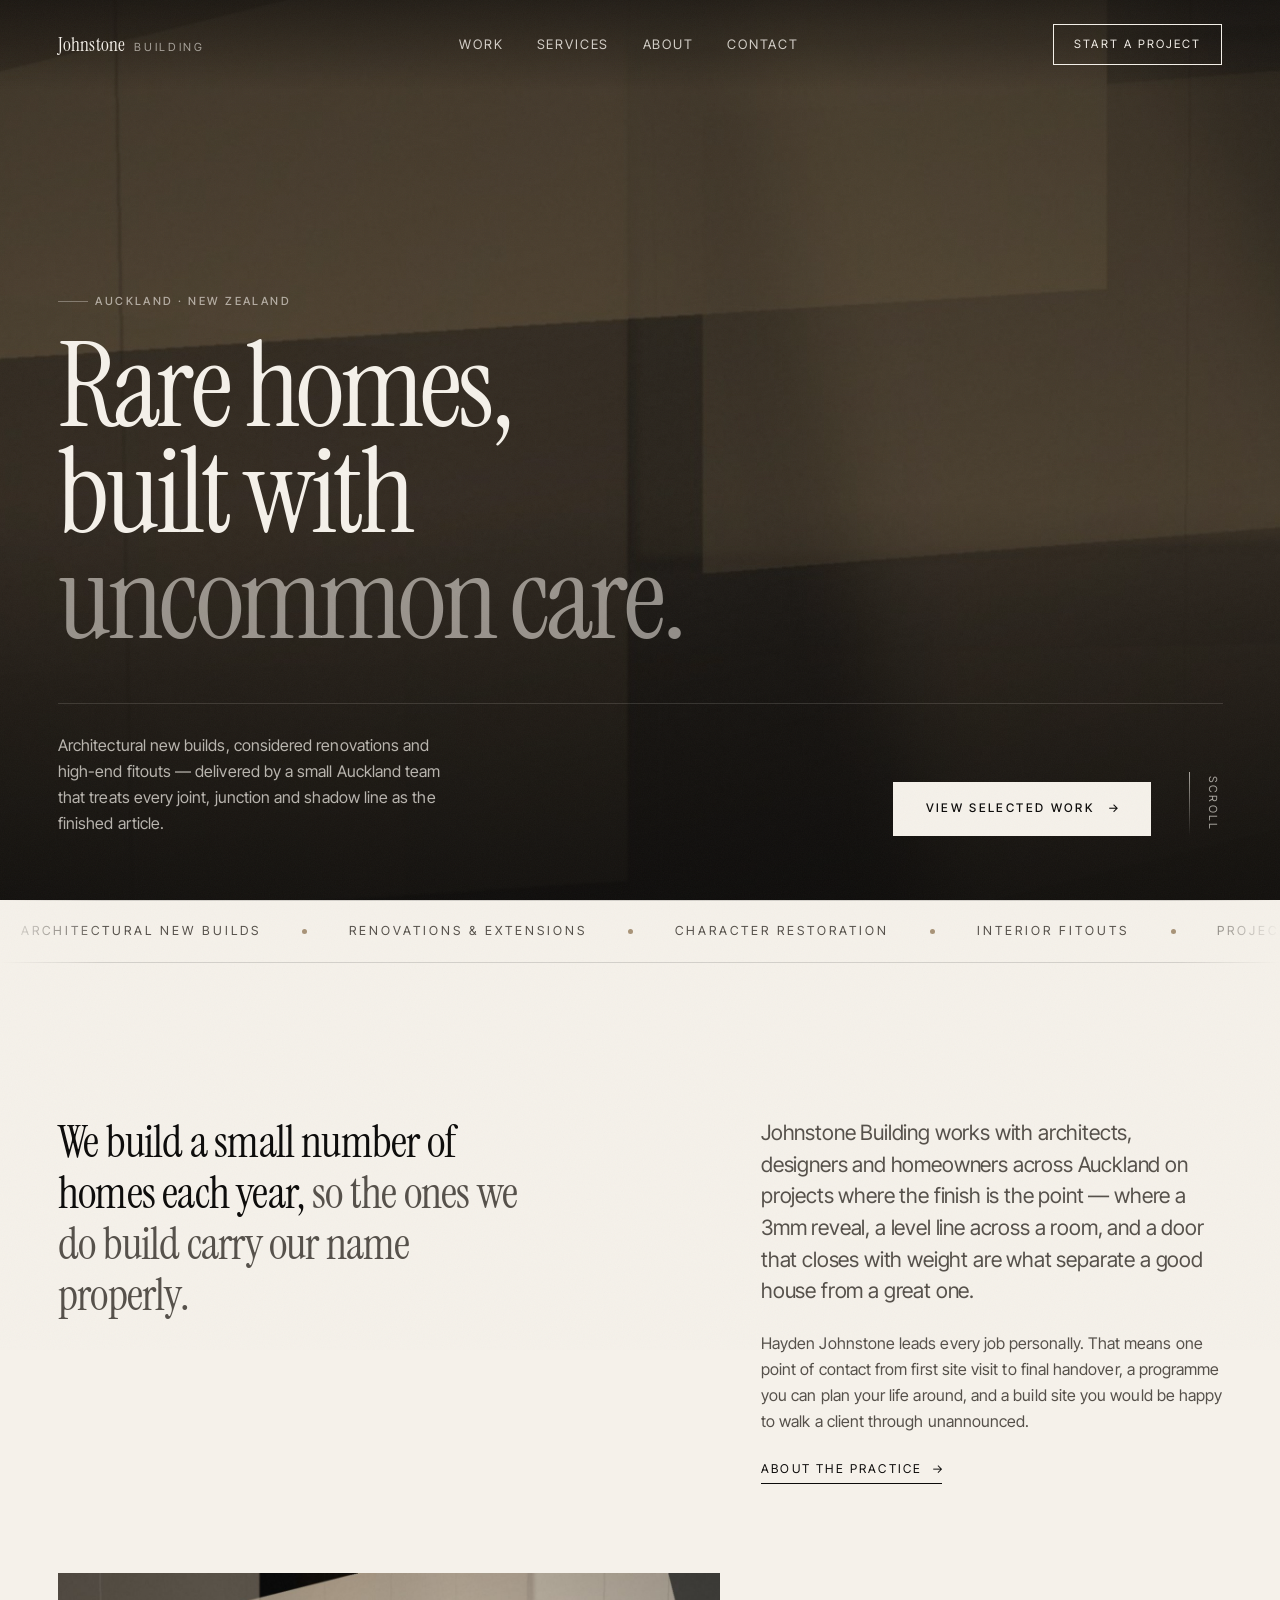
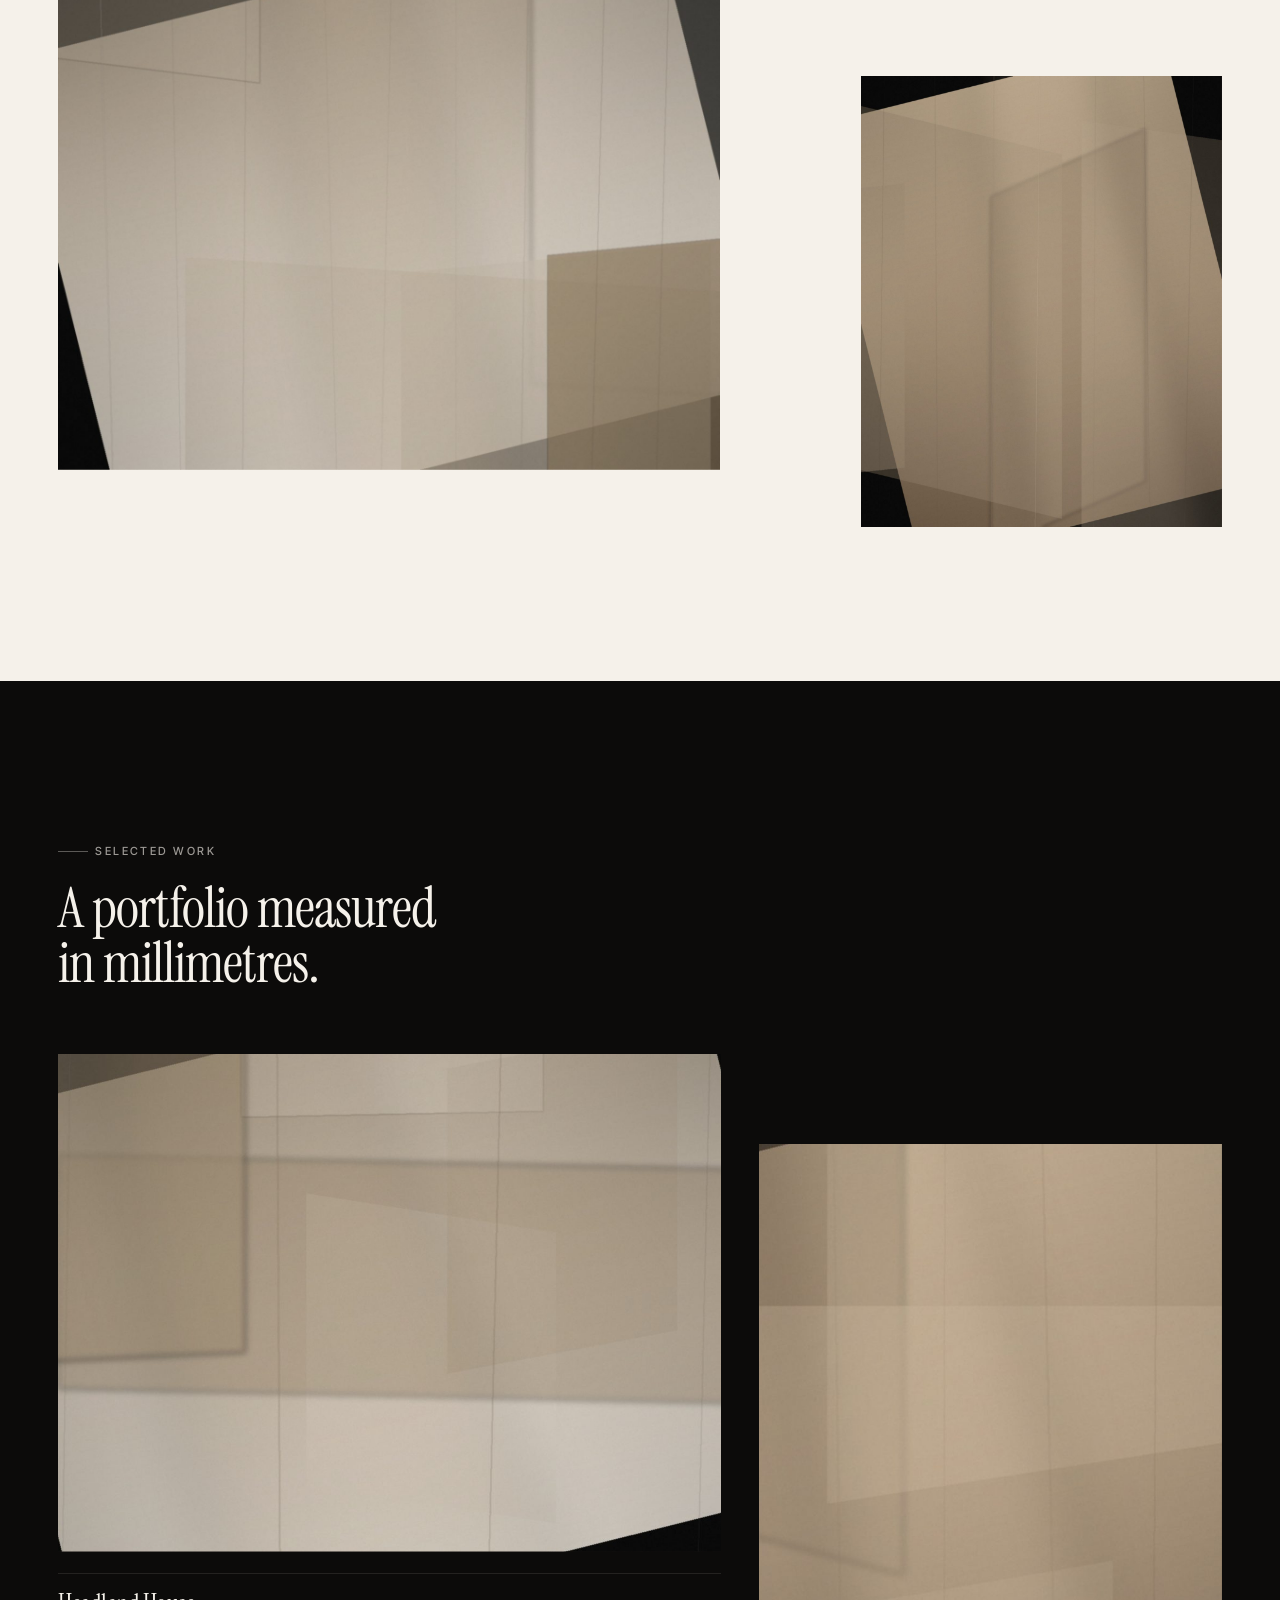
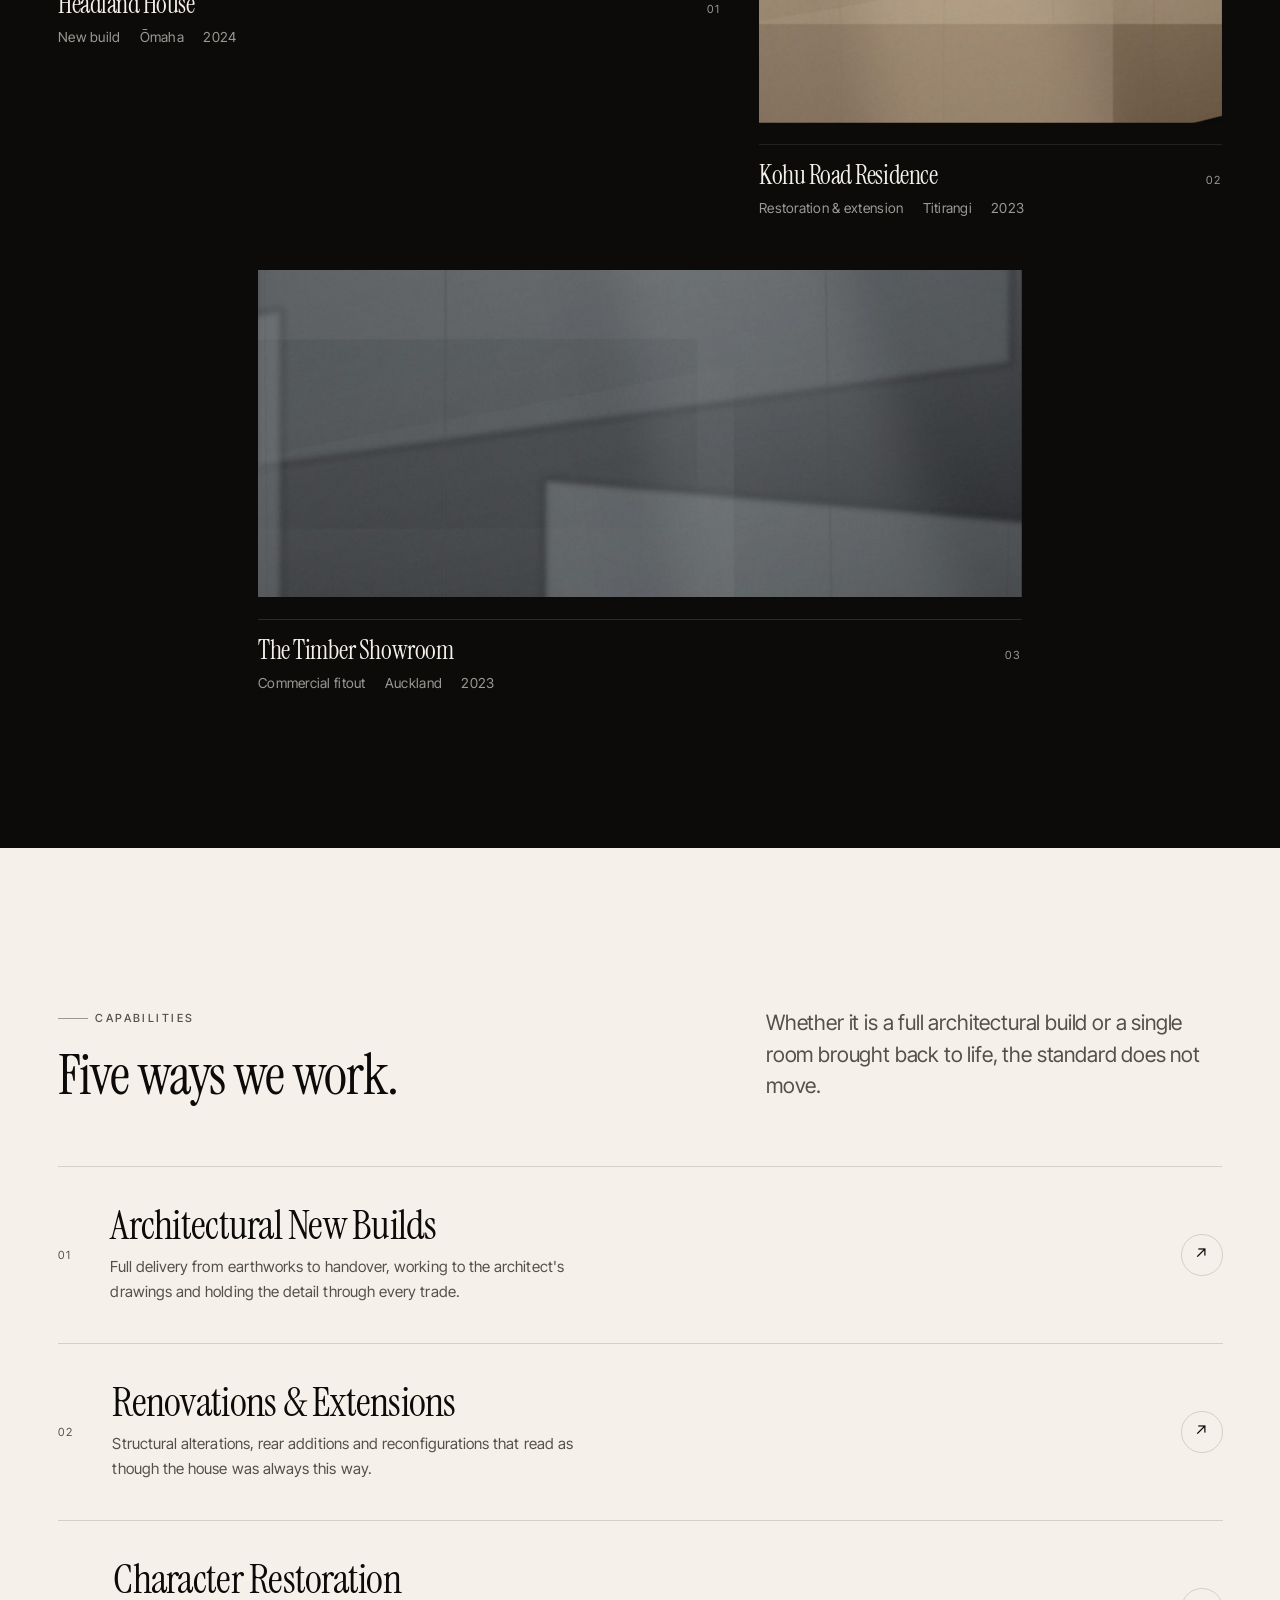
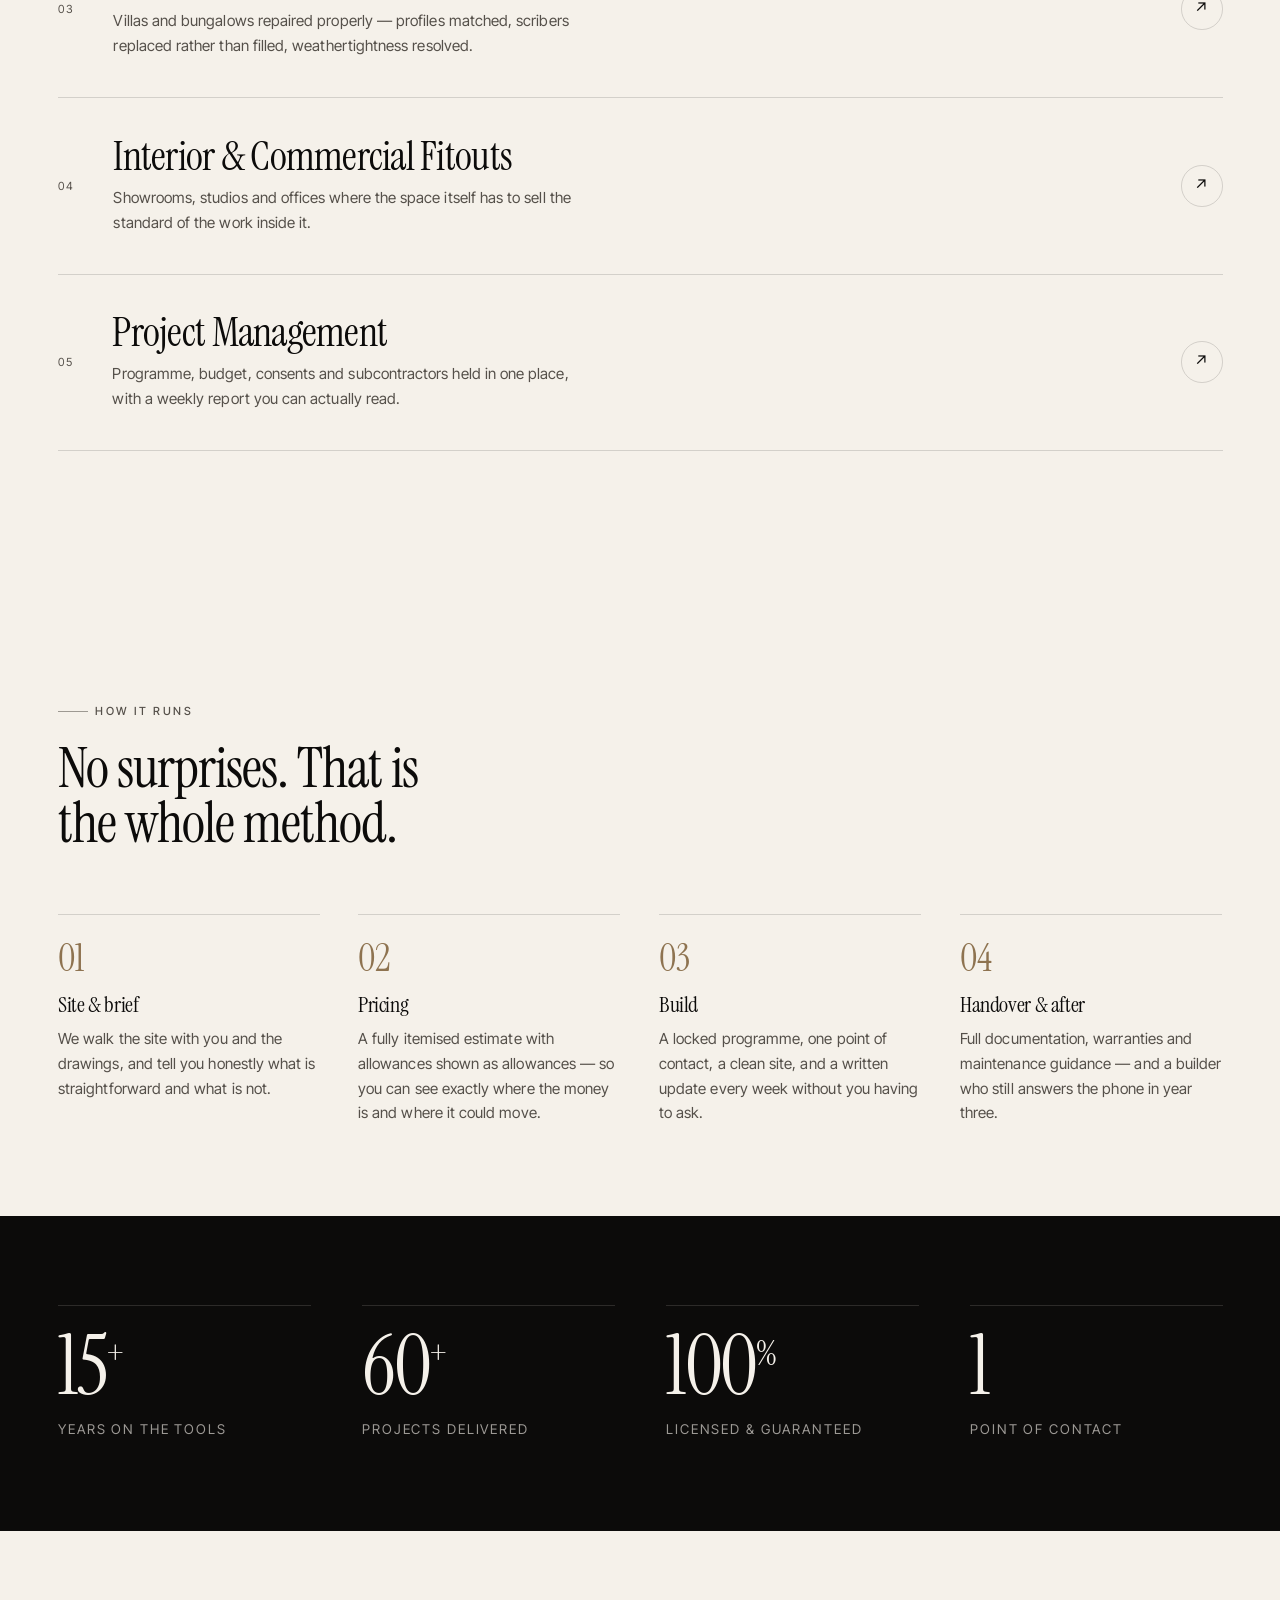
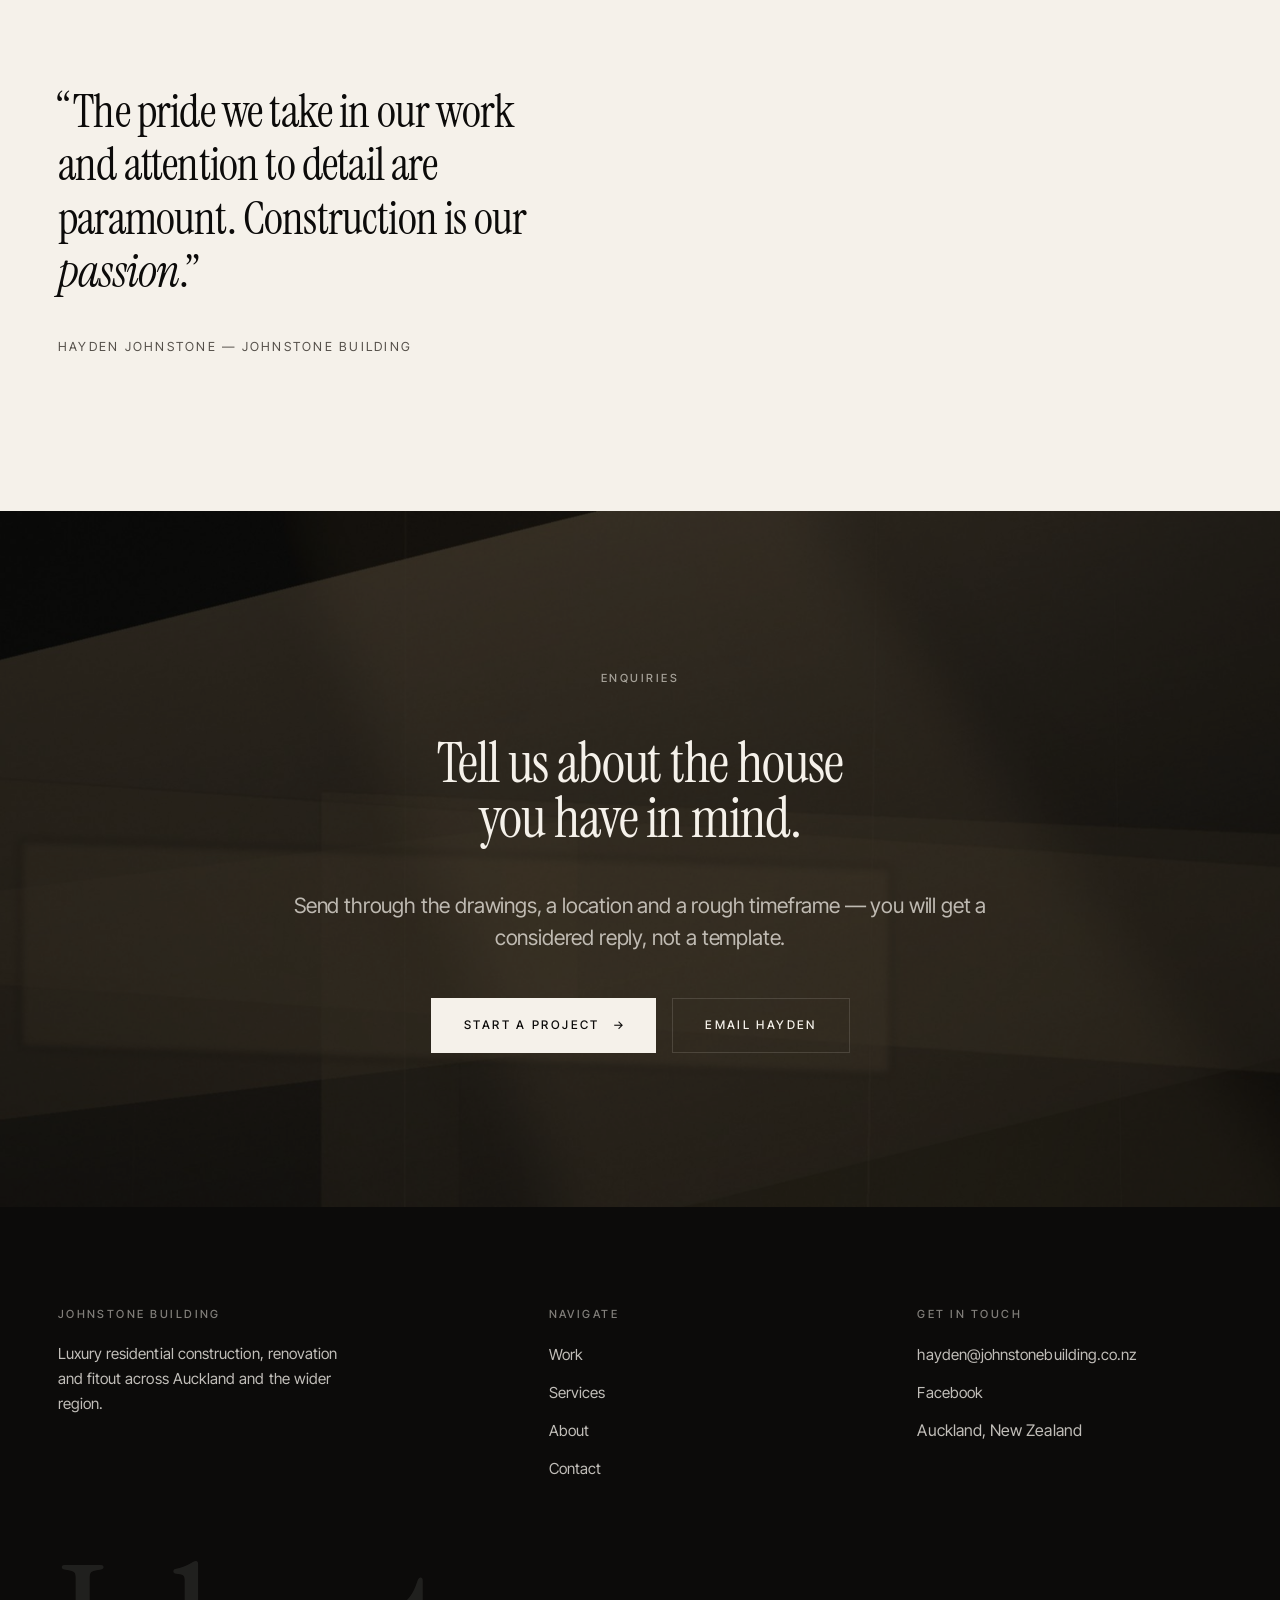
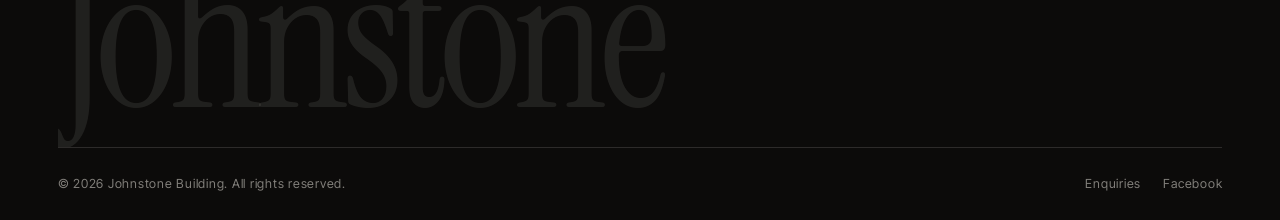
==== index.html @ 4a525b23 "Add Johnstone Building static website A complete, dependency-free static site for the Auckland luxur" ====
<!doctype html>
<html lang="en-NZ" class="no-js">
<head>
<meta charset="utf-8">
<meta name="viewport" content="width=device-width, initial-scale=1">
<title>Johnstone Building — Luxury Home Builders, Auckland</title>
<meta name="description" content="Johnstone Building is an Auckland construction company delivering architectural new builds, renovations and high-end fitouts. Pride in the work and attention to detail are paramount.">
<link rel="canonical" href="https://johnstonebuilding.co.nz/">

<meta property="og:type" content="website">
<meta property="og:site_name" content="Johnstone Building">
<meta property="og:title" content="Johnstone Building — Luxury Home Builders, Auckland">
<meta property="og:description" content="Architectural new builds, renovations and high-end fitouts across Auckland. Construction is our passion.">
<meta property="og:url" content="https://johnstonebuilding.co.nz/">
<meta property="og:image" content="https://johnstonebuilding.co.nz/assets/img/hero-poster.jpg">
<meta name="twitter:card" content="summary_large_image">
<meta name="theme-color" content="#0C0B0A">

<link rel="icon" href="assets/favicon.svg" type="image/svg+xml">
<link rel="apple-touch-icon" href="assets/favicon.svg">
<link rel="manifest" href="site.webmanifest">

<link rel="preconnect" href="https://fonts.googleapis.com">
<link rel="preconnect" href="https://fonts.gstatic.com" crossorigin>
<link rel="stylesheet" href="https://fonts.googleapis.com/css2?family=Instrument+Serif:ital@0;1&family=Inter+Tight:wght@300;400;500&display=swap">
<link rel="stylesheet" href="assets/css/site.css">
<link rel="preload" as="image" href="assets/img/hero.jpg">

<script type="application/ld+json">
{
  "@context": "https://schema.org",
  "@type": "GeneralContractor",
  "name": "Johnstone Building",
  "url": "https://johnstonebuilding.co.nz/",
  "email": "hayden@johnstonebuilding.co.nz",
  "image": "https://johnstonebuilding.co.nz/assets/img/hero-poster.jpg",
  "description": "Auckland construction company delivering architectural new builds, renovations and high-end fitouts.",
  "areaServed": { "@type": "City", "name": "Auckland" },
  "address": { "@type": "PostalAddress", "addressRegion": "Auckland", "addressCountry": "NZ" },
  "sameAs": ["https://www.facebook.com/JohnstoneBuilding/"]
}
</script>
</head>
<body>

<div class="preloader" aria-hidden="true">
  <div class="preloader-mark"><span>Johnstone</span><span>Building</span></div>
</div>

<a class="skip-link" href="#main">Skip to content</a>

<!-- ============================ HEADER ============================ -->
<header class="site-header">
  <div class="header-inner">
    <a class="brand" href="index.html">Johnstone <span>Building</span></a>
    <nav class="nav" aria-label="Primary">
      <a href="work.html">Work</a>
      <a href="services.html">Services</a>
      <a href="about.html">About</a>
      <a href="contact.html">Contact</a>
    </nav>
    <a class="header-cta" href="contact.html">Start a project</a>
    <button class="menu-btn" type="button" aria-expanded="false" aria-controls="menu">
      <span class="menu-btn-label">Menu</span><i aria-hidden="true"></i>
    </button>
  </div>
</header>

<div class="menu" id="menu" aria-hidden="true">
  <nav aria-label="Mobile">
    <ul class="menu-list">
      <li><a href="index.html">Home</a></li>
      <li><a href="work.html">Work</a></li>
      <li><a href="services.html">Services</a></li>
      <li><a href="about.html">About</a></li>
      <li><a href="contact.html">Contact</a></li>
    </ul>
  </nav>
  <div class="menu-foot">
    <a href="mailto:hayden@johnstonebuilding.co.nz">hayden@johnstonebuilding.co.nz</a>
    <a href="https://www.facebook.com/JohnstoneBuilding/" target="_blank" rel="noopener">Facebook</a>
    <span>Auckland, New Zealand</span>
  </div>
</div>

<main id="main">

<!-- ============================ HERO ============================ -->
<section class="hero dark">
  <div class="hero-bg" data-parallax="0.16">
    <img src="assets/img/hero.jpg" alt="Light raking across the plastered walls and timber soffits of a completed Johnstone Building home" fetchpriority="high" width="2400" height="1000">
  </div>

  <div class="wrap">
    <p class="label" data-reveal="fade">Auckland · New Zealand</p>
    <h1 class="hero-title" data-reveal="fade" data-split>Rare homes,<br>built with<br><span class="thin">uncommon care.</span></h1>

    <div class="hero-foot" data-reveal="fade" style="--delay:.35s">
      <p>Architectural new builds, considered renovations and high-end fitouts — delivered by a small Auckland team that treats every joint, junction and shadow line as the finished article.</p>
      <a class="btn" href="work.html">View selected work <span class="arrow" aria-hidden="true">→</span></a>
    </div>
  </div>

  <div class="scroll-cue" aria-hidden="true">Scroll</div>
</section>

<!-- ============================ TICKER ============================ -->
<div class="marquee" aria-hidden="true">
  <div class="marquee-track">
    <span>Architectural New Builds</span>
    <span>Renovations &amp; Extensions</span>
    <span>Character Restoration</span>
    <span>Interior Fitouts</span>
    <span>Project Management</span>
    <span>Bespoke Joinery Coordination</span>
  </div>
</div>

<!-- ============================ STATEMENT ============================ -->
<section class="section">
  <div class="wrap grid">
    <div class="col-6 statement" data-reveal>
      <p>We build a small number of homes each year, <span class="dim">so the ones we do build carry our name properly.</span></p>
    </div>

    <div class="col-5 start-8 stack" data-reveal style="--delay:.12s">
      <p class="lead">Johnstone Building works with architects, designers and homeowners across Auckland on projects where the finish is the point — where a 3mm reveal, a level line across a room, and a door that closes with weight are what separate a good house from a great one.</p>
      <p class="muted">Hayden Johnstone leads every job personally. That means one point of contact from first site visit to final handover, a programme you can plan your life around, and a build site you would be happy to walk a client through unannounced.</p>
      <a class="link-underline" href="about.html">About the practice <span class="arrow" aria-hidden="true">→</span></a>
    </div>
  </div>

  <div class="wrap grid" style="margin-top:clamp(3rem,7vw,7rem)">
    <figure class="col-7 media media--zoom ratio-43" data-reveal="mask">
      <img src="assets/img/intro-wide.jpg" alt="Interior of a completed build, showing plastered walls, oak flooring and a concealed shadow-line detail" loading="lazy" width="1400" height="1050">
    </figure>
    <figure class="col-4 start-9 media media--zoom ratio-45 offset-media" data-reveal="mask" style="--delay:.15s">
      <img src="assets/img/intro-detail.jpg" alt="Close detail of hand-finished timber joinery meeting a plastered wall" loading="lazy" width="1200" height="1500">
    </figure>
  </div>
</section>

<!-- ============================ SELECTED WORK ============================ -->
<section class="section dark" id="work">
  <div class="wrap">
    <div class="section-head">
      <div data-reveal>
        <p class="label">Selected work</p>
        <h2 class="h2">A portfolio measured in millimetres.</h2>
      </div>
      <a class="link-underline" href="work.html" data-reveal>All projects <span class="arrow" aria-hidden="true">→</span></a>
    </div>

    <!-- PLACEHOLDER CONTENT: project names, locations, years and copy are illustrative.
         Replace with real Johnstone Building projects — see CONTENT-TODO.md. -->
    <div class="work-grid work-grid--feature">

      <a class="work-card" href="project-headland.html" data-reveal="mask">
        <div class="media media--zoom ratio-43">
          <img src="assets/img/work-01.jpg" alt="Headland House — cedar-clad elevation stepping down a coastal site" loading="lazy" width="1400" height="1050">
        </div>
        <div class="work-meta"><h3>Headland House</h3><span class="idx">01</span></div>
        <p class="work-sub"><span>New build</span><span>Ōmaha</span><span>2024</span></p>
      </a>

      <a class="work-card" href="project-kohu.html" data-reveal="mask">
        <div class="media media--zoom ratio-45">
          <img src="assets/img/work-02.jpg" alt="Kohu Road Residence — restored villa interior with new rear pavilion" loading="lazy" width="1400" height="1050">
        </div>
        <div class="work-meta"><h3>Kohu Road Residence</h3><span class="idx">02</span></div>
        <p class="work-sub"><span>Restoration &amp; extension</span><span>Titirangi</span><span>2023</span></p>
      </a>

      <a class="work-card" href="project-showroom.html" data-reveal="mask">
        <div class="media media--zoom ratio-21">
          <img src="assets/img/work-03.jpg" alt="Timber merchant showroom fitout — the client's own products used as the finish" loading="lazy" width="1400" height="1050">
        </div>
        <div class="work-meta"><h3>The Timber Showroom</h3><span class="idx">03</span></div>
        <p class="work-sub"><span>Commercial fitout</span><span>Auckland</span><span>2023</span></p>
      </a>

    </div>
  </div>
</section>

<!-- ============================ CAPABILITIES ============================ -->
<section class="section" id="capabilities">
  <div class="wrap">
    <div class="section-head">
      <div data-reveal>
        <p class="label">Capabilities</p>
        <h2 class="h2">Five ways we work.</h2>
      </div>
      <p class="lead col-4" style="max-width:38ch" data-reveal>Whether it is a full architectural build or a single room brought back to life, the standard does not move.</p>
    </div>

    <div class="cap-list">
      <a class="cap-row" href="services.html#new-builds" data-preview="assets/img/service-newbuild.jpg" data-reveal>
        <span class="n">01</span>
        <div>
          <h3>Architectural New Builds</h3>
          <p class="cap-desc">Full delivery from earthworks to handover, working to the architect's drawings and holding the detail through every trade.</p>
        </div>
        <span class="arrow-cell" aria-hidden="true">↗</span>
      </a>

      <a class="cap-row" href="services.html#renovations" data-preview="assets/img/service-renovation.jpg" data-reveal>
        <span class="n">02</span>
        <div>
          <h3>Renovations &amp; Extensions</h3>
          <p class="cap-desc">Structural alterations, rear additions and reconfigurations that read as though the house was always this way.</p>
        </div>
        <span class="arrow-cell" aria-hidden="true">↗</span>
      </a>

      <a class="cap-row" href="services.html#restoration" data-preview="assets/img/service-architectural.jpg" data-reveal>
        <span class="n">03</span>
        <div>
          <h3>Character Restoration</h3>
          <p class="cap-desc">Villas and bungalows repaired properly — profiles matched, scribers replaced rather than filled, weathertightness resolved.</p>
        </div>
        <span class="arrow-cell" aria-hidden="true">↗</span>
      </a>

      <a class="cap-row" href="services.html#fitouts" data-preview="assets/img/service-commercial.jpg" data-reveal>
        <span class="n">04</span>
        <div>
          <h3>Interior &amp; Commercial Fitouts</h3>
          <p class="cap-desc">Showrooms, studios and offices where the space itself has to sell the standard of the work inside it.</p>
        </div>
        <span class="arrow-cell" aria-hidden="true">↗</span>
      </a>

      <a class="cap-row" href="services.html#management" data-preview="assets/img/service-management.jpg" data-reveal>
        <span class="n">05</span>
        <div>
          <h3>Project Management</h3>
          <p class="cap-desc">Programme, budget, consents and subcontractors held in one place, with a weekly report you can actually read.</p>
        </div>
        <span class="arrow-cell" aria-hidden="true">↗</span>
      </a>
    </div>
  </div>
</section>

<!-- ============================ PROCESS ============================ -->
<section class="section section--tight">
  <div class="wrap">
    <div class="section-head">
      <div data-reveal>
        <p class="label">How it runs</p>
        <h2 class="h2">No surprises. That is the whole method.</h2>
      </div>
    </div>

    <div class="process">
      <div class="process-step" data-reveal>
        <span class="n">01</span>
        <h3>Site &amp; brief</h3>
        <p>We walk the site with you and the drawings, and tell you honestly what is straightforward and what is not.</p>
      </div>
      <div class="process-step" data-reveal>
        <span class="n">02</span>
        <h3>Pricing</h3>
        <p>A fully itemised estimate with allowances shown as allowances — so you can see exactly where the money is and where it could move.</p>
      </div>
      <div class="process-step" data-reveal>
        <span class="n">03</span>
        <h3>Build</h3>
        <p>A locked programme, one point of contact, a clean site, and a written update every week without you having to ask.</p>
      </div>
      <div class="process-step" data-reveal>
        <span class="n">04</span>
        <h3>Handover &amp; after</h3>
        <p>Full documentation, warranties and maintenance guidance — and a builder who still answers the phone in year three.</p>
      </div>
    </div>
  </div>
</section>

<!-- ============================ STATS ============================ -->
<!-- PLACEHOLDER FIGURES — confirm the real numbers before publishing. -->
<section class="section section--tight dark">
  <div class="wrap">
    <div class="stats">
      <div class="stat" data-reveal>
        <span class="num"><span data-count="15">0</span><small>+</small></span>
        <p>Years on the tools</p>
      </div>
      <div class="stat" data-reveal>
        <span class="num"><span data-count="60">0</span><small>+</small></span>
        <p>Projects delivered</p>
      </div>
      <div class="stat" data-reveal>
        <span class="num"><span data-count="100">0</span><small>%</small></span>
        <p>Licensed &amp; guaranteed</p>
      </div>
      <div class="stat" data-reveal>
        <span class="num"><span data-count="1">0</span></span>
        <p>Point of contact</p>
      </div>
    </div>
  </div>
</section>

<!-- ============================ QUOTE ============================ -->
<section class="section">
  <div class="wrap grid">
    <figure class="col-8 start-3 quote" data-reveal>
      <blockquote>“The pride we take in our work and attention to detail are paramount. Construction is our <em>passion</em>.”</blockquote>
      <figcaption>Hayden Johnstone — Johnstone Building</figcaption>
    </figure>
  </div>
</section>

<!-- ============================ CTA ============================ -->
<section class="cta dark">
  <div class="cta-bg" aria-hidden="true">
    <img src="assets/img/cta-wide.jpg" alt="" loading="lazy" width="2400" height="1000">
  </div>
  <div class="wrap stack-lg">
    <p class="label no-rule" style="justify-content:center;color:rgba(245,241,234,.6)" data-reveal="fade">Enquiries</p>
    <h2 class="h2" data-reveal="fade">Tell us about the house you have in mind.</h2>
    <p class="lead" data-reveal="fade">Send through the drawings, a location and a rough timeframe — you will get a considered reply, not a template.</p>
    <div class="cta-actions" data-reveal="fade">
      <a class="btn" href="contact.html">Start a project <span class="arrow" aria-hidden="true">→</span></a>
      <a class="btn btn--ghost" href="mailto:hayden@johnstonebuilding.co.nz">Email Hayden</a>
    </div>
  </div>
</section>

</main>

<!-- ============================ FOOTER ============================ -->
<footer class="site-footer">
  <div class="wrap">
    <div class="footer-top">
      <div class="footer-col">
        <h4>Johnstone Building</h4>
        <p style="max-width:34ch">Luxury residential construction, renovation and fitout across Auckland and the wider region.</p>
      </div>
      <div class="footer-col">
        <h4>Navigate</h4>
        <ul>
          <li><a href="work.html">Work</a></li>
          <li><a href="services.html">Services</a></li>
          <li><a href="about.html">About</a></li>
          <li><a href="contact.html">Contact</a></li>
        </ul>
      </div>
      <div class="footer-col">
        <h4>Get in touch</h4>
        <ul>
          <li><a href="mailto:hayden@johnstonebuilding.co.nz">hayden@johnstonebuilding.co.nz</a></li>
          <!-- TODO: confirm phone number, then un-comment.
          <li><a href="tel:+6421000000">+64 21 000 000</a></li> -->
          <li><a href="https://www.facebook.com/JohnstoneBuilding/" target="_blank" rel="noopener">Facebook</a></li>
          <li><span style="color:rgba(245,241,234,.78)">Auckland, New Zealand</span></li>
        </ul>
      </div>
    </div>

    <div class="footer-wordmark" aria-hidden="true">Johnstone</div>

    <div class="footer-bottom">
      <span>© <span data-year>2026</span> Johnstone Building. All rights reserved.</span>
      <ul>
        <li><a href="contact.html">Enquiries</a></li>
        <li><a href="https://www.facebook.com/JohnstoneBuilding/" target="_blank" rel="noopener">Facebook</a></li>
      </ul>
    </div>
  </div>
</footer>

<script src="assets/js/site.js" defer></script>
</body>
</html>
---- assets/css/site.css ----
/* =============================================================================
   Johnstone Building — site.css
   A single, dependency-free stylesheet. Everything brand-related lives in the
   :root token block below: change those values and the whole site re-skins.
   ========================================================================== */

/* -----------------------------------------------------------------------------
   1. Tokens
   -------------------------------------------------------------------------- */
:root {
  /* Brand palette -------------------------------------------------------- */
  --ink:          #0C0B0A;   /* near-black, warm */
  --ink-soft:     #16130F;
  --ink-line:     rgba(245, 241, 234, 0.14);
  --bone:         #F5F1EA;   /* warm off-white */
  --bone-soft:    #EBE5DA;
  --stone:        #8B8378;   /* muted mid grey-brown */
  --stone-dark:   #55504A;
  --bronze:       #C0A47E;   /* accent */
  --bronze-deep:  #8E7350;

  /* Semantic ------------------------------------------------------------- */
  --bg:           var(--bone);
  --fg:           var(--ink);
  --muted:        var(--stone-dark);
  --rule:         rgba(12, 11, 10, 0.14);
  --accent:       var(--bronze-deep);

  /* Type ----------------------------------------------------------------- */
  --font-display: "Instrument Serif", "Times New Zealand", Georgia, "Times New Roman", serif;
  --font-sans:    "Inter Tight", -apple-system, BlinkMacSystemFont, "Segoe UI", Helvetica, Arial, sans-serif;

  --fs-display: clamp(3.1rem, 9.2vw, 9.5rem);
  --fs-h1:      clamp(2.6rem, 6.4vw, 6rem);
  --fs-h2:      clamp(2.1rem, 4.4vw, 4.1rem);
  --fs-h3:      clamp(1.5rem, 2.3vw, 2.1rem);
  --fs-lead:    clamp(1.12rem, 1.65vw, 1.6rem);
  --fs-body:    clamp(1rem, 1.05vw, 1.09rem);
  --fs-label:   0.7rem;

  /* Space ---------------------------------------------------------------- */
  --gutter:     clamp(1.25rem, 4.5vw, 5rem);
  --maxw:       1560px;
  --section:    clamp(5rem, 12vw, 11rem);

  /* Motion --------------------------------------------------------------- */
  --ease:       cubic-bezier(0.22, 1, 0.36, 1);
  --ease-in-out:cubic-bezier(0.65, 0, 0.35, 1);
  --dur:        0.75s;

  --header-h:   clamp(64px, 7vw, 92px);
}

/* -----------------------------------------------------------------------------
   2. Reset & base
   -------------------------------------------------------------------------- */
*, *::before, *::after { box-sizing: border-box; }
* { margin: 0; }

html {
  -webkit-text-size-adjust: 100%;
  scroll-behavior: smooth;
  scroll-padding-top: calc(var(--header-h) + 1rem);
}

body {
  background: var(--bg);
  color: var(--fg);
  font-family: var(--font-sans);
  font-size: var(--fs-body);
  font-weight: 400;
  line-height: 1.62;
  letter-spacing: 0.004em;
  -webkit-font-smoothing: antialiased;
  -moz-osx-font-smoothing: grayscale;
  overflow-x: hidden;
  text-rendering: optimizeLegibility;
}

body.is-locked { overflow: hidden; }

img, svg, video { display: block; max-width: 100%; height: auto; }
a { color: inherit; text-decoration: none; }
button { font: inherit; color: inherit; background: none; border: 0; cursor: pointer; }
input, textarea, select { font: inherit; color: inherit; }
ul, ol { list-style: none; padding: 0; }

::selection { background: var(--ink); color: var(--bone); }

:focus-visible {
  outline: 2px solid var(--bronze);
  outline-offset: 3px;
  border-radius: 2px;
}

.skip-link {
  position: fixed;
  top: 0.75rem; left: 0.75rem;
  z-index: 999;
  padding: 0.7rem 1.1rem;
  background: var(--ink);
  color: var(--bone);
  font-size: var(--fs-label);
  letter-spacing: 0.16em;
  text-transform: uppercase;
  transform: translateY(-160%);
  transition: transform 0.3s var(--ease);
}
.skip-link:focus-visible { transform: translateY(0); }

/* Film grain — one shared overlay, pointer-transparent. */
body::after {
  content: "";
  position: fixed;
  inset: -50%;
  z-index: 900;
  pointer-events: none;
  opacity: 0.035;
  background-image: url("data:image/svg+xml,%3Csvg xmlns='http://www.w3.org/2000/svg' width='160' height='160'%3E%3Cfilter id='n'%3E%3CfeTurbulence type='fractalNoise' baseFrequency='0.85' numOctaves='3'/%3E%3C/filter%3E%3Crect width='160' height='160' filter='url(%23n)'/%3E%3C/svg%3E");
}

/* -----------------------------------------------------------------------------
   3. Typography primitives
   -------------------------------------------------------------------------- */
h1, h2, h3, h4 {
  font-family: var(--font-display);
  font-weight: 400;
  line-height: 0.98;
  letter-spacing: -0.018em;
  text-wrap: balance;
}

.display  { font-size: var(--fs-display); line-height: 0.9; letter-spacing: -0.03em; }
.h1       { font-size: var(--fs-h1); }
.h2       { font-size: var(--fs-h2); }
.h3       { font-size: var(--fs-h3); line-height: 1.08; }

em, .italic {
  font-style: italic;
  font-family: var(--font-display);
}

.lead {
  font-size: var(--fs-lead);
  line-height: 1.5;
  letter-spacing: -0.008em;
  color: var(--muted);
  max-width: 62ch;
}

.label {
  display: inline-flex;
  align-items: center;
  gap: 0.6em;
  font-family: var(--font-sans);
  font-size: var(--fs-label);
  font-weight: 500;
  letter-spacing: 0.22em;
  text-transform: uppercase;
  color: var(--muted);
}
.label::before {
  content: "";
  width: 1.9rem;
  height: 1px;
  background: currentColor;
  opacity: 0.55;
}
.label.no-rule::before { display: none; }

.muted { color: var(--muted); }
.accent { color: var(--accent); }

/* -----------------------------------------------------------------------------
   4. Layout
   -------------------------------------------------------------------------- */
.wrap {
  width: 100%;
  max-width: var(--maxw);
  margin-inline: auto;
  padding-inline: var(--gutter);
}

.section { padding-block: var(--section); }
.section--tight { padding-block: clamp(3.5rem, 7vw, 6.5rem); }
.section--flush-top { padding-top: 0; }

.grid {
  display: grid;
  grid-template-columns: repeat(12, 1fr);
  gap: clamp(1.5rem, 3.2vw, 3.5rem);
}

.rule { height: 1px; background: var(--rule); border: 0; }

/* Dark surface -------------------------------------------------------------- */
.dark {
  background: var(--ink);
  color: var(--bone);
  --fg: var(--bone);
  --muted: rgba(245, 241, 234, 0.62);
  --rule: var(--ink-line);
  --accent: var(--bronze);
}

/* -----------------------------------------------------------------------------
   5. Header & navigation
   -------------------------------------------------------------------------- */
.site-header {
  position: fixed;
  inset: 0 0 auto 0;
  z-index: 800;
  height: var(--header-h);
  display: flex;
  align-items: center;
  color: var(--bone);
  transition: transform 0.55s var(--ease), background-color 0.45s var(--ease),
              color 0.45s var(--ease), border-color 0.45s var(--ease);
  border-bottom: 1px solid transparent;
}
.site-header::before {
  content: "";
  position: absolute;
  inset: 0;
  background: linear-gradient(to bottom, rgba(12, 11, 10, 0.55), rgba(12, 11, 10, 0));
  opacity: 1;
  transition: opacity 0.45s var(--ease);
  pointer-events: none;
}
.site-header.is-stuck {
  background: rgba(12, 11, 10, 0.86);
  -webkit-backdrop-filter: saturate(150%) blur(14px);
  backdrop-filter: saturate(150%) blur(14px);
  border-bottom-color: var(--ink-line);
}
.site-header.is-stuck::before { opacity: 0; }
.site-header.is-hidden { transform: translateY(-104%); }
.site-header.is-open { background: transparent; backdrop-filter: none; border-bottom-color: transparent; }
.site-header.is-open::before { opacity: 0; }

/* Inner pages that open on a light surface get an inverted bar until scrolled. */
.site-header.on-light:not(.is-stuck):not(.is-open) { color: var(--ink); }
.site-header.on-light:not(.is-stuck):not(.is-open)::before { opacity: 0; }

.header-inner {
  width: 100%;
  max-width: var(--maxw);
  margin-inline: auto;
  padding-inline: var(--gutter);
  display: flex;
  align-items: center;
  justify-content: space-between;
  gap: 2rem;
  position: relative;
  z-index: 1;
}

.brand {
  display: inline-flex;
  align-items: baseline;
  gap: 0.55rem;
  font-family: var(--font-display);
  font-size: clamp(1.15rem, 1.5vw, 1.5rem);
  letter-spacing: 0.01em;
  line-height: 1;
  white-space: nowrap;
}
.brand span { 
  font-family: var(--font-sans);
  font-size: var(--fs-label);
  letter-spacing: 0.24em;
  text-transform: uppercase;
  opacity: 0.6;
}

.nav { display: flex; align-items: center; gap: clamp(1.4rem, 2.6vw, 2.9rem); }
.nav a {
  position: relative;
  font-size: 0.82rem;
  letter-spacing: 0.14em;
  text-transform: uppercase;
  padding-block: 0.4rem;
  opacity: 0.82;
  transition: opacity 0.3s var(--ease);
}
.nav a::after {
  content: "";
  position: absolute;
  left: 0; bottom: 0;
  width: 100%; height: 1px;
  background: currentColor;
  transform: scaleX(0);
  transform-origin: right;
  transition: transform 0.5s var(--ease);
}
.nav a:hover { opacity: 1; }
.nav a:hover::after,
.nav a[aria-current="page"]::after { transform: scaleX(1); transform-origin: left; }
.nav a[aria-current="page"] { opacity: 1; }

.header-cta {
  display: inline-flex;
  align-items: center;
  gap: 0.6rem;
  border: 1px solid currentColor;
  padding: 0.62rem 1.25rem;
  font-size: 0.72rem;
  letter-spacing: 0.18em;
  text-transform: uppercase;
  transition: background-color 0.4s var(--ease), color 0.4s var(--ease);
}
.header-cta:hover { background: var(--bone); color: var(--ink); border-color: var(--bone); }
.site-header.on-light:not(.is-stuck) .header-cta:hover { background: var(--ink); color: var(--bone); }

@media (max-width: 940px) {
  .nav, .header-cta { display: none; }
}

/* Menu button --------------------------------------------------------------- */
.menu-btn {
  display: none;
  align-items: center;
  gap: 0.7rem;
  font-size: var(--fs-label);
  letter-spacing: 0.2em;
  text-transform: uppercase;
  z-index: 2;
}
.menu-btn i {
  display: block;
  width: 26px; height: 9px;
  position: relative;
}
.menu-btn i::before, .menu-btn i::after {
  content: "";
  position: absolute;
  left: 0; width: 100%; height: 1px;
  background: currentColor;
  transition: transform 0.45s var(--ease), opacity 0.3s var(--ease);
}
.menu-btn i::before { top: 0; }
.menu-btn i::after  { bottom: 0; }
.site-header.is-open .menu-btn i::before { transform: translateY(4px) rotate(45deg); }
.site-header.is-open .menu-btn i::after  { transform: translateY(-4px) rotate(-45deg); }
@media (max-width: 940px) { .menu-btn { display: inline-flex; } }

/* Full-screen menu ---------------------------------------------------------- */
.menu {
  position: fixed;
  inset: 0;
  z-index: 790;
  background: var(--ink);
  color: var(--bone);
  display: flex;
  flex-direction: column;
  justify-content: center;
  padding: calc(var(--header-h) + 2rem) var(--gutter) 2.5rem;
  clip-path: inset(0 0 100% 0);
  transition: clip-path 0.85s var(--ease);
  visibility: hidden;
}
.menu.is-open { clip-path: inset(0 0 0 0); visibility: visible; }

.menu-list li { overflow: hidden; }
.menu-list a {
  display: block;
  font-family: var(--font-display);
  font-size: clamp(2.4rem, 11vw, 5rem);
  line-height: 1.06;
  padding-block: 0.12em;
  transform: translateY(105%);
  transition: transform 0.7s var(--ease), color 0.35s var(--ease);
}
.menu.is-open .menu-list a { transform: translateY(0); }
.menu-list li:nth-child(1) a { transition-delay: 0.10s; }
.menu-list li:nth-child(2) a { transition-delay: 0.16s; }
.menu-list li:nth-child(3) a { transition-delay: 0.22s; }
.menu-list li:nth-child(4) a { transition-delay: 0.28s; }
.menu-list li:nth-child(5) a { transition-delay: 0.34s; }
.menu-list a:hover { color: var(--bronze); }

.menu-foot {
  margin-top: auto;
  padding-top: 3rem;
  display: flex;
  flex-wrap: wrap;
  gap: 1rem 2.5rem;
  justify-content: space-between;
  align-items: flex-end;
  border-top: 1px solid var(--ink-line);
  font-size: 0.86rem;
  color: rgba(245, 241, 234, 0.66);
}
.menu-foot a:hover { color: var(--bone); }

/* -----------------------------------------------------------------------------
   6. Buttons & links
   -------------------------------------------------------------------------- */
.btn {
  --btn-fg: var(--bone);
  --btn-bg: var(--ink);
  position: relative;
  display: inline-flex;
  align-items: center;
  gap: 0.85rem;
  padding: 1.05rem 2rem;
  background: var(--btn-bg);
  color: var(--btn-fg);
  font-size: 0.74rem;
  font-weight: 500;
  letter-spacing: 0.2em;
  text-transform: uppercase;
  overflow: hidden;
  isolation: isolate;
  border: 1px solid var(--btn-bg);
  transition: color 0.45s var(--ease), border-color 0.45s var(--ease);
}
.btn::before {
  content: "";
  position: absolute;
  inset: 0;
  z-index: -1;
  background: var(--btn-fg);
  transform: translateY(101%);
  transition: transform 0.55s var(--ease);
}
.btn:hover { color: var(--btn-bg); }
.btn:hover::before { transform: translateY(0); }
.btn .arrow { transition: transform 0.5s var(--ease); }
.btn:hover .arrow { transform: translateX(5px); }

.btn--ghost { --btn-bg: transparent; --btn-fg: currentColor; border-color: var(--rule); color: var(--fg); }
.btn--ghost::before { background: var(--fg); }
.btn--ghost:hover { color: var(--bg); border-color: var(--fg); }

.dark .btn { --btn-bg: var(--bone); --btn-fg: var(--ink); }
.dark .btn--ghost { --btn-bg: transparent; --btn-fg: var(--bone); border-color: var(--ink-line); color: var(--bone); }
.dark .btn--ghost::before { background: var(--bone); }
.dark .btn--ghost:hover { color: var(--ink); border-color: var(--bone); }

.link-underline {
  display: inline-flex;
  align-items: center;
  gap: 0.6rem;
  font-size: 0.76rem;
  letter-spacing: 0.18em;
  text-transform: uppercase;
  padding-bottom: 0.35rem;
  background-image: linear-gradient(currentColor, currentColor);
  background-size: 100% 1px;
  background-repeat: no-repeat;
  background-position: 0 100%;
  transition: background-size 0.5s var(--ease);
}
.link-underline:hover { background-size: 0% 1px; background-position: 100% 100%; }
.link-underline .arrow { transition: transform 0.5s var(--ease); }
.link-underline:hover .arrow { transform: translateX(5px); }

.arrow { display: inline-block; width: 0.85em; flex: none; }

/* -----------------------------------------------------------------------------
   7. Reveal animation
   -------------------------------------------------------------------------- */
/* Scoped to html.js so that a JS failure — or a visitor with scripting off —
   never leaves the page blank. site.js adds the class on first run. */
.js [data-reveal] {
  opacity: 0;
  transform: translateY(26px);
  transition: opacity 0.9s var(--ease), transform 0.9s var(--ease);
  transition-delay: var(--delay, 0s);
  will-change: opacity, transform;
}
.js [data-reveal].is-in { opacity: 1; transform: none; }

/* The wipe is applied to the CHILDREN, not the observed element itself:
   Chromium factors an element's own clip-path into the IntersectionObserver
   intersection rect, so a fully-clipped element reports ratio 0 forever and
   would never reveal. Clipping inside keeps the observed box measurable. */
.js [data-reveal="mask"] { opacity: 1; transform: none; }
.js [data-reveal="mask"] > * {
  clip-path: inset(0 0 100% 0);
  transition: clip-path 1.05s var(--ease);
  transition-delay: var(--delay, 0s);
}
.js [data-reveal="mask"].is-in > * { clip-path: inset(0 0 0 0); }

.js [data-reveal="fade"] { transform: none; }

/* Line-by-line headline reveal (spans injected by JS).
   The padding/negative-margin pair stops overflow:hidden clipping descenders. */
.split-line {
  display: block;
  overflow: hidden;
  padding-bottom: 0.14em;
  margin-bottom: -0.14em;
}
.split-line--inline { display: inline-block; vertical-align: top; }
.js .split-line > span {
  display: block;
  transform: translateY(112%);
  transition: transform 1.05s var(--ease);
  transition-delay: calc(var(--i, 0) * 0.085s + var(--delay, 0s));
}
.js .is-in .split-line > span, .js .split-ready.is-in > .split-line > span { transform: translateY(0); }

/* Image reveal + slow zoom on scroll-in. */
.media {
  position: relative;
  overflow: hidden;
  background: var(--bone-soft);
}
.dark .media { background: #191713; }
.media img { width: 100%; height: 100%; object-fit: cover; }
.js .media--zoom img { transform: scale(1.14); transition: transform 1.6s var(--ease); }
.js .media--zoom.is-in img { transform: scale(1); }

.ratio-21 { aspect-ratio: 21 / 9; }
.ratio-16 { aspect-ratio: 16 / 9; }
.ratio-43 { aspect-ratio: 4 / 3; }
.ratio-11 { aspect-ratio: 1 / 1; }
.ratio-45 { aspect-ratio: 4 / 5; }
.ratio-34 { aspect-ratio: 3 / 4; }

/* -----------------------------------------------------------------------------
   8. Hero
   -------------------------------------------------------------------------- */
.hero {
  position: relative;
  min-height: 100svh;
  display: flex;
  align-items: flex-end;
  padding-top: calc(var(--header-h) + 4rem);
  padding-bottom: clamp(2rem, 5vw, 4rem);
  color: var(--bone);
  overflow: hidden;
  background: var(--ink);
}
.hero-bg {
  position: absolute;
  inset: -8% 0 -8% 0;
  z-index: 0;
  will-change: transform;
}
.hero-bg img { width: 100%; height: 100%; object-fit: cover; }
.hero-bg::after {
  content: "";
  position: absolute;
  inset: 0;
  background:
    linear-gradient(to top, rgba(12, 11, 10, 0.92) 0%, rgba(12, 11, 10, 0.32) 45%, rgba(12, 11, 10, 0.55) 100%);
}
.hero .wrap { position: relative; z-index: 1; width: 100%; }

.hero .label { margin-bottom: clamp(1rem, 1.8vw, 1.6rem); }

.hero-title {
  font-size: var(--fs-display);
  line-height: 0.9;
  letter-spacing: -0.032em;
  max-width: 16ch;
}
.hero-title .thin { color: rgba(245, 241, 234, 0.55); }

.hero-foot {
  margin-top: clamp(2rem, 4vw, 3.4rem);
  display: flex;
  flex-wrap: wrap;
  align-items: flex-end;
  justify-content: space-between;
  gap: 2rem;
  padding-top: 1.8rem;
  border-top: 1px solid var(--ink-line);
}
.hero-foot p { max-width: 44ch; color: rgba(245, 241, 234, 0.72); }
@media (min-width: 781px) { .hero-foot { padding-right: 4.5rem; } }

.scroll-cue {
  position: absolute;
  right: var(--gutter);
  bottom: clamp(2rem, 5vw, 4rem);
  z-index: 2;
  display: flex;
  flex-direction: column;
  align-items: center;
  gap: 0.9rem;
  font-size: var(--fs-label);
  letter-spacing: 0.2em;
  text-transform: uppercase;
  color: rgba(245, 241, 234, 0.65);
  writing-mode: vertical-rl;
}
.scroll-cue::after {
  content: "";
  width: 1px; height: 64px;
  background: linear-gradient(to bottom, currentColor, transparent);
  animation: cue 2.4s var(--ease-in-out) infinite;
}
@keyframes cue {
  0%   { transform: scaleY(0); transform-origin: top; }
  45%  { transform: scaleY(1); transform-origin: top; }
  55%  { transform: scaleY(1); transform-origin: bottom; }
  100% { transform: scaleY(0); transform-origin: bottom; }
}
@media (max-width: 780px) { .scroll-cue { display: none; } }

/* Page hero (inner pages) --------------------------------------------------- */
.page-hero {
  position: relative;
  padding-top: calc(var(--header-h) + clamp(4.5rem, 11vw, 9rem));
  padding-bottom: clamp(3rem, 7vw, 6rem);
}
.page-hero .eyebrow { margin-bottom: clamp(1.4rem, 2.6vw, 2.2rem); }
.page-hero h1 { max-width: 15ch; }
.page-hero .lead { margin-top: clamp(1.6rem, 2.6vw, 2.4rem); }

.page-hero--image {
  color: var(--bone);
  background: var(--ink);
  overflow: hidden;
  min-height: clamp(56vh, 70vh, 80vh);
  display: flex;
  align-items: flex-end;
}

/* -----------------------------------------------------------------------------
   9. Marquee
   -------------------------------------------------------------------------- */
.marquee {
  overflow: hidden;
  border-block: 1px solid var(--rule);
  padding-block: clamp(0.9rem, 1.6vw, 1.35rem);
  -webkit-mask-image: linear-gradient(to right, transparent, #000 8%, #000 92%, transparent);
  mask-image: linear-gradient(to right, transparent, #000 8%, #000 92%, transparent);
}
.marquee-track {
  display: flex;
  width: max-content;
  gap: 0;
  animation: slide 46s linear infinite;
}
.marquee:hover .marquee-track { animation-play-state: paused; }
.marquee-track span {
  display: inline-flex;
  align-items: center;
  gap: 2.6rem;
  padding-inline: 1.3rem;
  font-size: 0.78rem;
  letter-spacing: 0.24em;
  text-transform: uppercase;
  color: var(--muted);
  white-space: nowrap;
}
.marquee-track span::after {
  content: "";
  width: 5px; height: 5px;
  border-radius: 50%;
  background: var(--accent);
  opacity: 0.75;
}
@keyframes slide { to { transform: translateX(-50%); } }

/* -----------------------------------------------------------------------------
   10. Statement / editorial blocks
   -------------------------------------------------------------------------- */
.statement p {
  font-family: var(--font-display);
  font-size: clamp(1.7rem, 3.5vw, 3.35rem);
  line-height: 1.14;
  letter-spacing: -0.018em;
  max-width: 22ch;
}
.statement .dim { color: var(--muted); }

.editorial { grid-column: span 12; }
/* Note: the `grid-column-end` longhand is deliberate. The `grid-column: span N`
   shorthand sets grid-column-START to `span N` and END to `auto`, so pairing it
   with a `.start-*` class collapses the element to a single track. */
@media (min-width: 900px) {
  .col-3  { grid-column-end: span 3; }
  .col-4  { grid-column-end: span 4; }
  .col-5  { grid-column-end: span 5; }
  .col-6  { grid-column-end: span 6; }
  .col-7  { grid-column-end: span 7; }
  .col-8  { grid-column-end: span 8; }
  .start-2 { grid-column-start: 2; }
  .start-6 { grid-column-start: 6; }
  .start-7 { grid-column-start: 7; }
  .start-8 { grid-column-start: 8; }
  .start-9 { grid-column-start: 9; }
}
@media (max-width: 899px) {
  .col-4, .col-5, .col-6, .col-7, .col-8, .col-3 { grid-column: 1 / -1; }
}

.offset-media { margin-top: clamp(0rem, 8vw, 7rem); }

.stack-sm > * + * { margin-top: 1rem; }
.stack   > * + * { margin-top: 1.5rem; }
.stack-lg > * + * { margin-top: clamp(2rem, 3.5vw, 3rem); }

.caption {
  margin-top: 1rem;
  font-size: 0.8rem;
  letter-spacing: 0.02em;
  color: var(--muted);
  display: flex;
  gap: 0.75rem;
}
.caption b { font-weight: 500; color: var(--fg); }

/* Section head -------------------------------------------------------------- */
.section-head {
  display: flex;
  flex-wrap: wrap;
  align-items: flex-end;
  justify-content: space-between;
  gap: clamp(1.5rem, 3vw, 3rem);
  margin-bottom: clamp(2.5rem, 5vw, 4.5rem);
}
.section-head h2 { max-width: 18ch; }
.section-head .label { margin-bottom: 1.2rem; }

/* -----------------------------------------------------------------------------
   11. Work grid & cards
   -------------------------------------------------------------------------- */
.work-grid {
  display: grid;
  grid-template-columns: repeat(auto-fit, minmax(min(100%, 380px), 1fr));
  gap: clamp(2rem, 4vw, 4.5rem) clamp(1.5rem, 3vw, 3rem);
}
.work-grid--feature { grid-template-columns: repeat(12, 1fr); }
@media (min-width: 900px) {
  .work-grid--feature .work-card:nth-child(3n+1) { grid-column: span 7; }
  .work-grid--feature .work-card:nth-child(3n+2) { grid-column: span 5; margin-top: clamp(2rem, 7vw, 7rem); }
  .work-grid--feature .work-card:nth-child(3n+3) { grid-column: 3 / span 8; }
}
@media (max-width: 899px) { .work-grid--feature .work-card { grid-column: 1 / -1; } }

.work-card { display: block; position: relative; }
.work-card .media img { transition: transform 1.1s var(--ease), filter 0.8s var(--ease); }
.work-card:hover .media img { transform: scale(1.045); }
.work-card .media::after {
  content: "";
  position: absolute; inset: 0;
  background: rgba(12, 11, 10, 0.14);
  opacity: 0;
  transition: opacity 0.6s var(--ease);
}
.work-card:hover .media::after { opacity: 1; }

.work-meta {
  margin-top: 1.35rem;
  display: flex;
  align-items: baseline;
  justify-content: space-between;
  gap: 1.5rem;
  padding-top: 1.1rem;
  border-top: 1px solid var(--rule);
}
.work-meta h3 { font-size: clamp(1.35rem, 2vw, 1.9rem); }
.work-meta .idx {
  font-family: var(--font-sans);
  font-size: var(--fs-label);
  letter-spacing: 0.18em;
  color: var(--muted);
}
.work-sub {
  margin-top: 0.5rem;
  font-size: 0.86rem;
  letter-spacing: 0.02em;
  color: var(--muted);
  display: flex;
  flex-wrap: wrap;
  gap: 0.5rem 1.2rem;
}

/* Filter bar ---------------------------------------------------------------- */
.filters {
  display: flex;
  flex-wrap: wrap;
  gap: 0.5rem 0.6rem;
  margin-bottom: clamp(2rem, 4vw, 3.5rem);
}
.filters button {
  padding: 0.55rem 1.1rem;
  border: 1px solid var(--rule);
  border-radius: 100px;
  font-size: 0.72rem;
  letter-spacing: 0.16em;
  text-transform: uppercase;
  color: var(--muted);
  transition: color 0.35s var(--ease), border-color 0.35s var(--ease), background-color 0.35s var(--ease);
}
.filters button:hover { color: var(--fg); border-color: var(--fg); }
.filters button[aria-pressed="true"] { background: var(--fg); color: var(--bg); border-color: var(--fg); }

.work-card.is-hidden { display: none; }

/* -----------------------------------------------------------------------------
   12. Capability list (hover-preview)
   -------------------------------------------------------------------------- */
.cap-list { border-top: 1px solid var(--rule); position: relative; }
.cap-row {
  position: relative;
  display: grid;
  grid-template-columns: auto 1fr auto;
  align-items: center;
  gap: clamp(1rem, 3vw, 3rem);
  padding-block: clamp(1.5rem, 3vw, 2.5rem);
  border-bottom: 1px solid var(--rule);
  transition: padding-inline 0.5s var(--ease), color 0.4s var(--ease);
}
.cap-row .n {
  font-size: var(--fs-label);
  letter-spacing: 0.18em;
  color: var(--muted);
  transition: color 0.4s var(--ease);
}
.cap-row h3 { font-size: clamp(1.6rem, 3.2vw, 2.8rem); }
.cap-row .cap-desc {
  grid-column: 2;
  max-width: 52ch;
  margin-top: 0.6rem;
  color: var(--muted);
  font-size: 0.95rem;
}
.cap-row .arrow-cell {
  width: 2.6rem; height: 2.6rem;
  border: 1px solid var(--rule);
  border-radius: 50%;
  display: grid;
  place-items: center;
  flex: none;
  transition: background-color 0.45s var(--ease), color 0.45s var(--ease), border-color 0.45s var(--ease), transform 0.45s var(--ease);
}
.cap-row:hover .arrow-cell { background: var(--accent); border-color: var(--accent); color: var(--ink); transform: rotate(45deg); }
@media (hover: hover) and (min-width: 900px) {
  .cap-row:hover { padding-inline: 1.6rem; }
}

.cap-preview {
  position: fixed;
  top: 0; left: 0;
  width: clamp(200px, 20vw, 320px);
  aspect-ratio: 4 / 3;
  pointer-events: none;
  z-index: 700;
  opacity: 0;
  transform: translate(-50%, -50%) scale(0.94);
  transition: opacity 0.4s var(--ease), transform 0.5s var(--ease);
  overflow: hidden;
}
.cap-preview img { width: 100%; height: 100%; object-fit: cover; }
.cap-preview.is-visible { opacity: 1; transform: translate(-50%, -50%) scale(1); }
@media (max-width: 900px), (hover: none) { .cap-preview { display: none; } }

/* -----------------------------------------------------------------------------
   13. Process
   -------------------------------------------------------------------------- */
.process {
  display: grid;
  grid-template-columns: repeat(auto-fit, minmax(min(100%, 240px), 1fr));
  gap: clamp(2rem, 3vw, 3rem);
  counter-reset: step;
}
.process-step { padding-top: 1.5rem; border-top: 1px solid var(--rule); }
.process-step .n {
  display: block;
  font-family: var(--font-display);
  font-size: 2.4rem;
  line-height: 1;
  color: var(--accent);
  margin-bottom: 1.1rem;
}
.process-step h3 { font-size: 1.35rem; margin-bottom: 0.7rem; }
.process-step p { color: var(--muted); font-size: 0.95rem; }

/* -----------------------------------------------------------------------------
   14. Stats
   -------------------------------------------------------------------------- */
.stats {
  display: grid;
  grid-template-columns: repeat(auto-fit, minmax(min(100%, 200px), 1fr));
  gap: clamp(2rem, 4vw, 4rem);
}
.stat { border-top: 1px solid var(--rule); padding-top: 1.4rem; }
.stat .num {
  display: block;
  font-family: var(--font-display);
  font-size: clamp(3rem, 6.5vw, 5.5rem);
  line-height: 0.92;
  letter-spacing: -0.03em;
}
.stat .num small { font-size: 0.42em; vertical-align: super; letter-spacing: 0; }
.stat p { margin-top: 0.9rem; font-size: 0.84rem; letter-spacing: 0.14em; text-transform: uppercase; color: var(--muted); }

/* -----------------------------------------------------------------------------
   15. Quote
   -------------------------------------------------------------------------- */
.quote blockquote {
  font-family: var(--font-display);
  font-size: clamp(1.6rem, 3.6vw, 3.2rem);
  line-height: 1.16;
  letter-spacing: -0.018em;
  max-width: 24ch;
}
.quote figcaption {
  margin-top: clamp(1.6rem, 3vw, 2.4rem);
  font-size: 0.78rem;
  letter-spacing: 0.18em;
  text-transform: uppercase;
  color: var(--muted);
}

/* -----------------------------------------------------------------------------
   16. CTA band
   -------------------------------------------------------------------------- */
.cta {
  position: relative;
  overflow: hidden;
  color: var(--bone);
  background: var(--ink);
  padding-block: clamp(5rem, 12vw, 10rem);
  text-align: center;
}
.cta-bg { position: absolute; inset: 0; z-index: 0; opacity: 0.42; }
.cta-bg img { width: 100%; height: 100%; object-fit: cover; }
.cta .wrap { position: relative; z-index: 1; }
.cta h2 { max-width: 20ch; margin-inline: auto; }
.cta .lead { margin-inline: auto; color: rgba(245, 241, 234, 0.72); }
.cta-actions { display: flex; flex-wrap: wrap; gap: 1rem; justify-content: center; }

/* -----------------------------------------------------------------------------
   17. Contact & forms
   -------------------------------------------------------------------------- */
.contact-grid { display: grid; gap: clamp(2.5rem, 6vw, 5rem); grid-template-columns: 1fr; }
@media (min-width: 960px) { .contact-grid { grid-template-columns: 1.05fr 1fr; } }

.detail-list { border-top: 1px solid var(--rule); }
.detail-row {
  display: grid;
  grid-template-columns: minmax(90px, 0.35fr) 1fr;
  gap: 1.5rem;
  padding-block: 1.35rem;
  border-bottom: 1px solid var(--rule);
  align-items: baseline;
}
.detail-row dt { font-size: var(--fs-label); letter-spacing: 0.2em; text-transform: uppercase; color: var(--muted); }
.detail-row dd { margin: 0; font-size: 1.02rem; }
.detail-row a { background-image: linear-gradient(currentColor, currentColor); background-size: 100% 1px; background-repeat: no-repeat; background-position: 0 100%; transition: background-size 0.45s var(--ease); }
.detail-row a:hover { background-size: 0% 1px; background-position: 100% 100%; }

.form { display: grid; gap: 1.4rem; }
.field { position: relative; display: block; }
.field > span {
  display: block;
  font-size: var(--fs-label);
  letter-spacing: 0.2em;
  text-transform: uppercase;
  color: var(--muted);
  margin-bottom: 0.6rem;
}
.field input, .field textarea, .field select {
  width: 100%;
  background: transparent;
  border: 0;
  border-bottom: 1px solid var(--rule);
  padding: 0.85rem 0 0.85rem;
  font-size: 1rem;
  transition: border-color 0.4s var(--ease);
  border-radius: 0;
}
.field select { appearance: none; cursor: pointer; }
.field.select-wrap::after {
  content: "";
  position: absolute;
  right: 0.35rem; bottom: 1.3rem;
  width: 7px; height: 7px;
  border-right: 1px solid var(--muted);
  border-bottom: 1px solid var(--muted);
  transform: rotate(45deg);
  pointer-events: none;
}
.field textarea { resize: vertical; min-height: 120px; }
.field input:focus, .field textarea:focus, .field select:focus { outline: none; border-bottom-color: var(--accent); }
.field input::placeholder, .field textarea::placeholder { color: color-mix(in srgb, var(--muted) 60%, transparent); }
.field-row { display: grid; gap: 1.4rem; grid-template-columns: 1fr; }
@media (min-width: 620px) { .field-row { grid-template-columns: 1fr 1fr; } }

.hp { position: absolute; left: -9999px; opacity: 0; height: 0; overflow: hidden; }

.form-note { font-size: 0.82rem; color: var(--muted); }
.form-status {
  font-size: 0.9rem;
  padding: 0.9rem 1.1rem;
  border: 1px solid var(--rule);
  display: none;
}
.form-status.is-shown { display: block; }
.form-status[data-state="ok"] { border-color: var(--accent); color: var(--fg); }
.form-status[data-state="error"] { border-color: #b4462f; }

/* -----------------------------------------------------------------------------
   18. Project (case study) pieces
   -------------------------------------------------------------------------- */
.spec-list {
  display: grid;
  grid-template-columns: repeat(auto-fit, minmax(min(100%, 165px), 1fr));
  gap: clamp(1.5rem, 3vw, 2.5rem);
  border-top: 1px solid var(--rule);
  padding-top: clamp(1.6rem, 3vw, 2.2rem);
}
.spec dt { font-size: var(--fs-label); letter-spacing: 0.2em; text-transform: uppercase; color: var(--muted); margin-bottom: 0.55rem; }
.spec dd { margin: 0; font-size: 1rem; }

.gallery { display: grid; gap: clamp(1rem, 2.4vw, 2rem); grid-template-columns: repeat(12, 1fr); }
.gallery .g-6 { grid-column-end: span 6; }
.gallery .g-12 { grid-column-end: span 12; }
.gallery .g-7 { grid-column-end: span 7; }
.gallery .g-5 { grid-column-end: span 5; }
@media (max-width: 780px) { .gallery > * { grid-column: 1 / -1 !important; } }

.pager {
  display: flex;
  flex-wrap: wrap;
  align-items: center;
  justify-content: space-between;
  gap: 1.5rem;
  padding-block: clamp(2rem, 4vw, 3rem);
  border-top: 1px solid var(--rule);
}
.pager .next h3 { font-size: clamp(1.6rem, 3.4vw, 2.6rem); margin-top: 0.4rem; }

/* -----------------------------------------------------------------------------
   19. Footer
   -------------------------------------------------------------------------- */
.site-footer { background: var(--ink); color: var(--bone); padding-top: clamp(4rem, 8vw, 7rem); }
.site-footer a:hover { color: var(--bronze); }

.footer-top {
  display: grid;
  gap: clamp(2.5rem, 5vw, 4rem);
  grid-template-columns: 1fr;
  padding-bottom: clamp(3rem, 6vw, 5rem);
}
@media (min-width: 900px) { .footer-top { grid-template-columns: 1.4fr 1fr 1fr; } }

.footer-col h4 {
  font-family: var(--font-sans);
  font-size: var(--fs-label);
  font-weight: 500;
  letter-spacing: 0.22em;
  text-transform: uppercase;
  color: rgba(245, 241, 234, 0.5);
  margin-bottom: 1.4rem;
}
.footer-col li + li { margin-top: 0.75rem; }
.footer-col a, .footer-col p { color: rgba(245, 241, 234, 0.78); font-size: 0.95rem; transition: color 0.35s var(--ease); }

.footer-wordmark {
  font-family: var(--font-display);
  font-size: clamp(3.6rem, 15.5vw, 15rem);
  line-height: 0.82;
  letter-spacing: -0.035em;
  color: rgba(245, 241, 234, 0.09);
  padding-bottom: clamp(1rem, 2vw, 2rem);
  user-select: none;
  white-space: nowrap;
  overflow: hidden;
}

.footer-bottom {
  display: flex;
  flex-wrap: wrap;
  gap: 0.8rem 2rem;
  justify-content: space-between;
  padding-block: 1.6rem;
  border-top: 1px solid var(--ink-line);
  font-size: 0.78rem;
  letter-spacing: 0.06em;
  color: rgba(245, 241, 234, 0.5);
}
.footer-bottom ul { display: flex; flex-wrap: wrap; gap: 1.4rem; }

/* -----------------------------------------------------------------------------
   20. 404
   -------------------------------------------------------------------------- */
.center-screen {
  min-height: 100svh;
  display: grid;
  place-items: center;
  text-align: center;
  padding: calc(var(--header-h) + 3rem) var(--gutter) 4rem;
}

/* -----------------------------------------------------------------------------
   21. Preloader
   -------------------------------------------------------------------------- */
.preloader {
  position: fixed;
  inset: 0;
  z-index: 1000;
  background: var(--ink);
  color: var(--bone);
  display: grid;
  place-items: center;
  transition: clip-path 1s var(--ease) 0.15s;
  clip-path: inset(0 0 0 0);
}
.preloader.is-done { clip-path: inset(0 0 100% 0); pointer-events: none; }
.preloader-mark {
  font-family: var(--font-display);
  font-size: clamp(1.6rem, 4vw, 2.6rem);
  letter-spacing: 0.02em;
  overflow: hidden;
  display: flex;
  gap: 0.35em;
}
.preloader-mark span {
  display: block;
  transform: translateY(110%);
  animation: pl-in 0.9s var(--ease) forwards;
}
.preloader-mark span:nth-child(2) { animation-delay: 0.09s; }
@keyframes pl-in { to { transform: translateY(0); } }
.no-js .preloader { display: none; }

/* -----------------------------------------------------------------------------
   22. Motion & print preferences
   -------------------------------------------------------------------------- */
@media (prefers-reduced-motion: reduce) {
  html { scroll-behavior: auto; }
  *, *::before, *::after {
    animation-duration: 0.001ms !important;
    animation-iteration-count: 1 !important;
    transition-duration: 0.001ms !important;
  }
  .js [data-reveal] { opacity: 1 !important; transform: none !important; clip-path: none !important; }
  .js [data-reveal="mask"] > * { clip-path: none !important; }
  .js .split-line > span { transform: none !important; }
  .js .media--zoom img { transform: none !important; }
  .preloader { display: none; }
  .menu { transition: none; }
}

@media print {
  .site-header, .menu, .preloader, .scroll-cue, .marquee, body::after { display: none !important; }
  body { background: #fff; color: #000; }
  .dark, .cta, .site-footer { background: #fff !important; color: #000 !important; }
  .js [data-reveal] { opacity: 1 !important; transform: none !important; clip-path: none !important; }
  .js [data-reveal="mask"] > * { clip-path: none !important; }
}
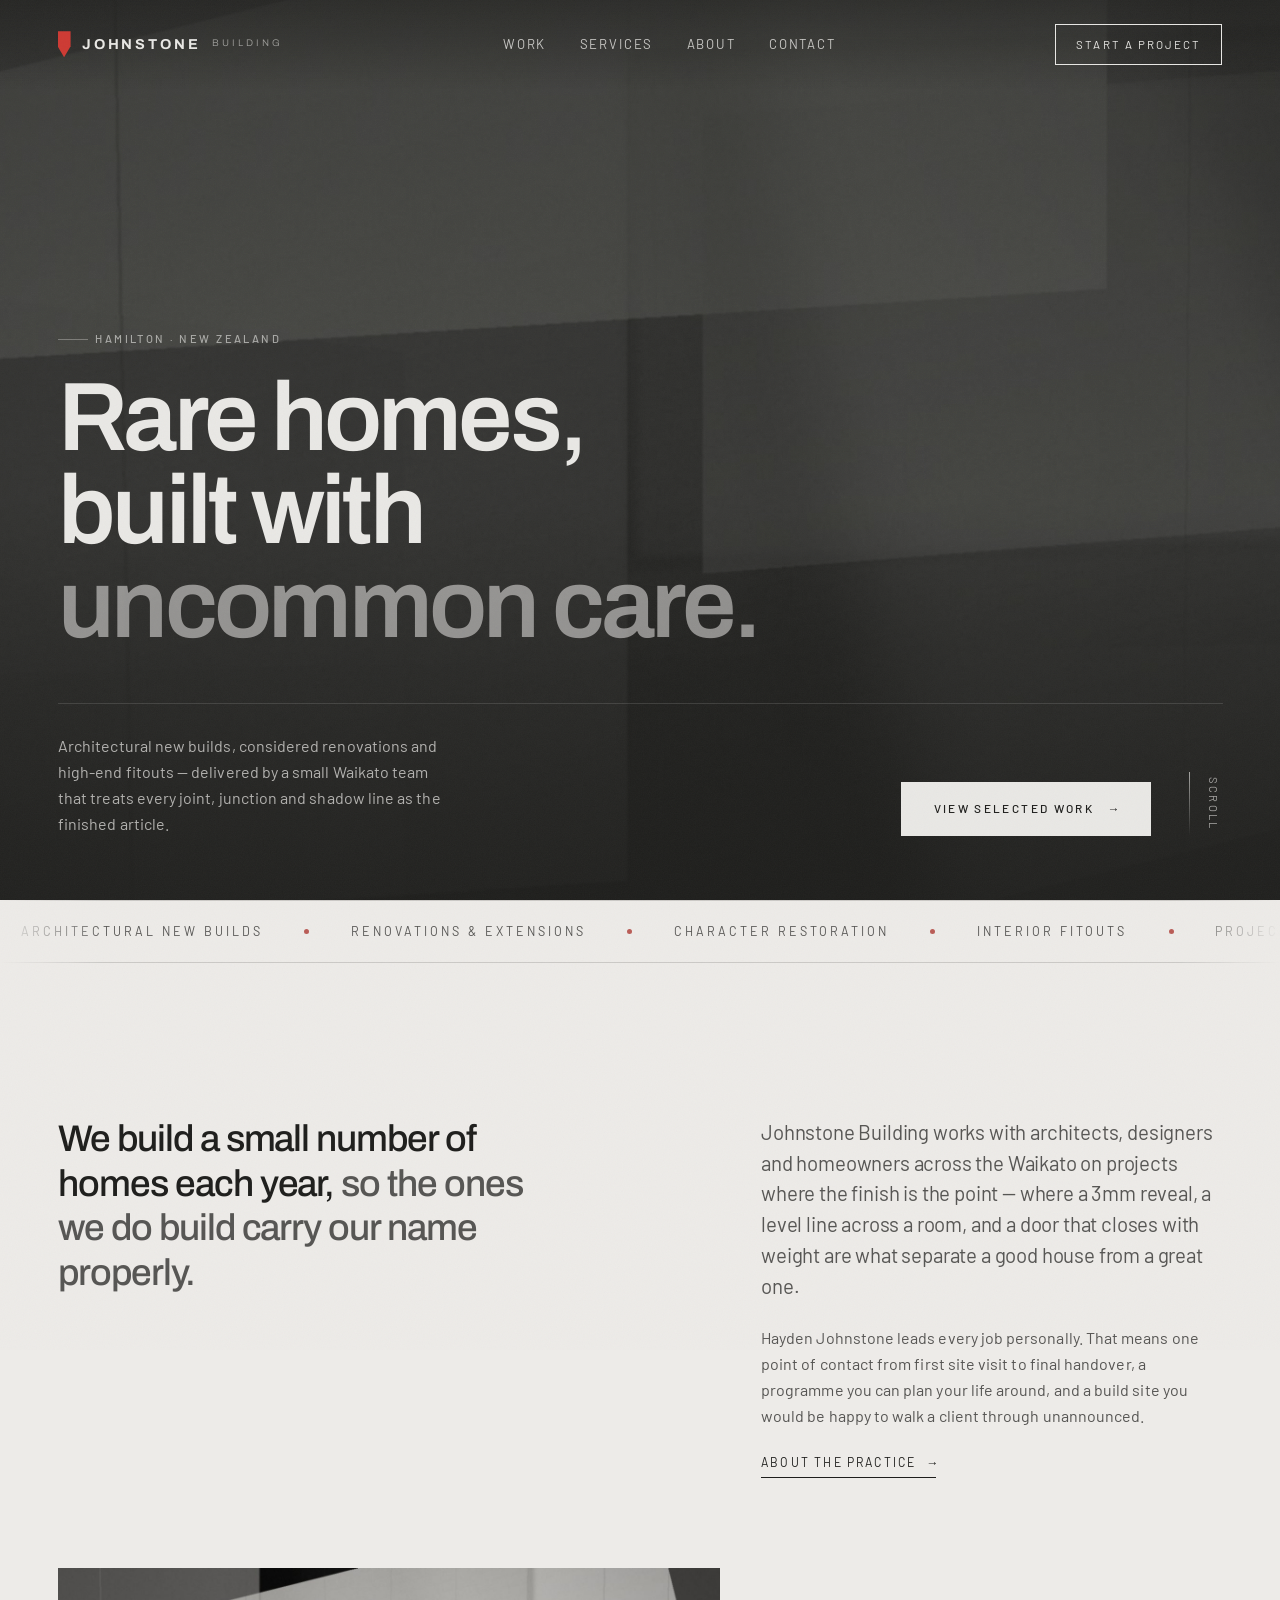
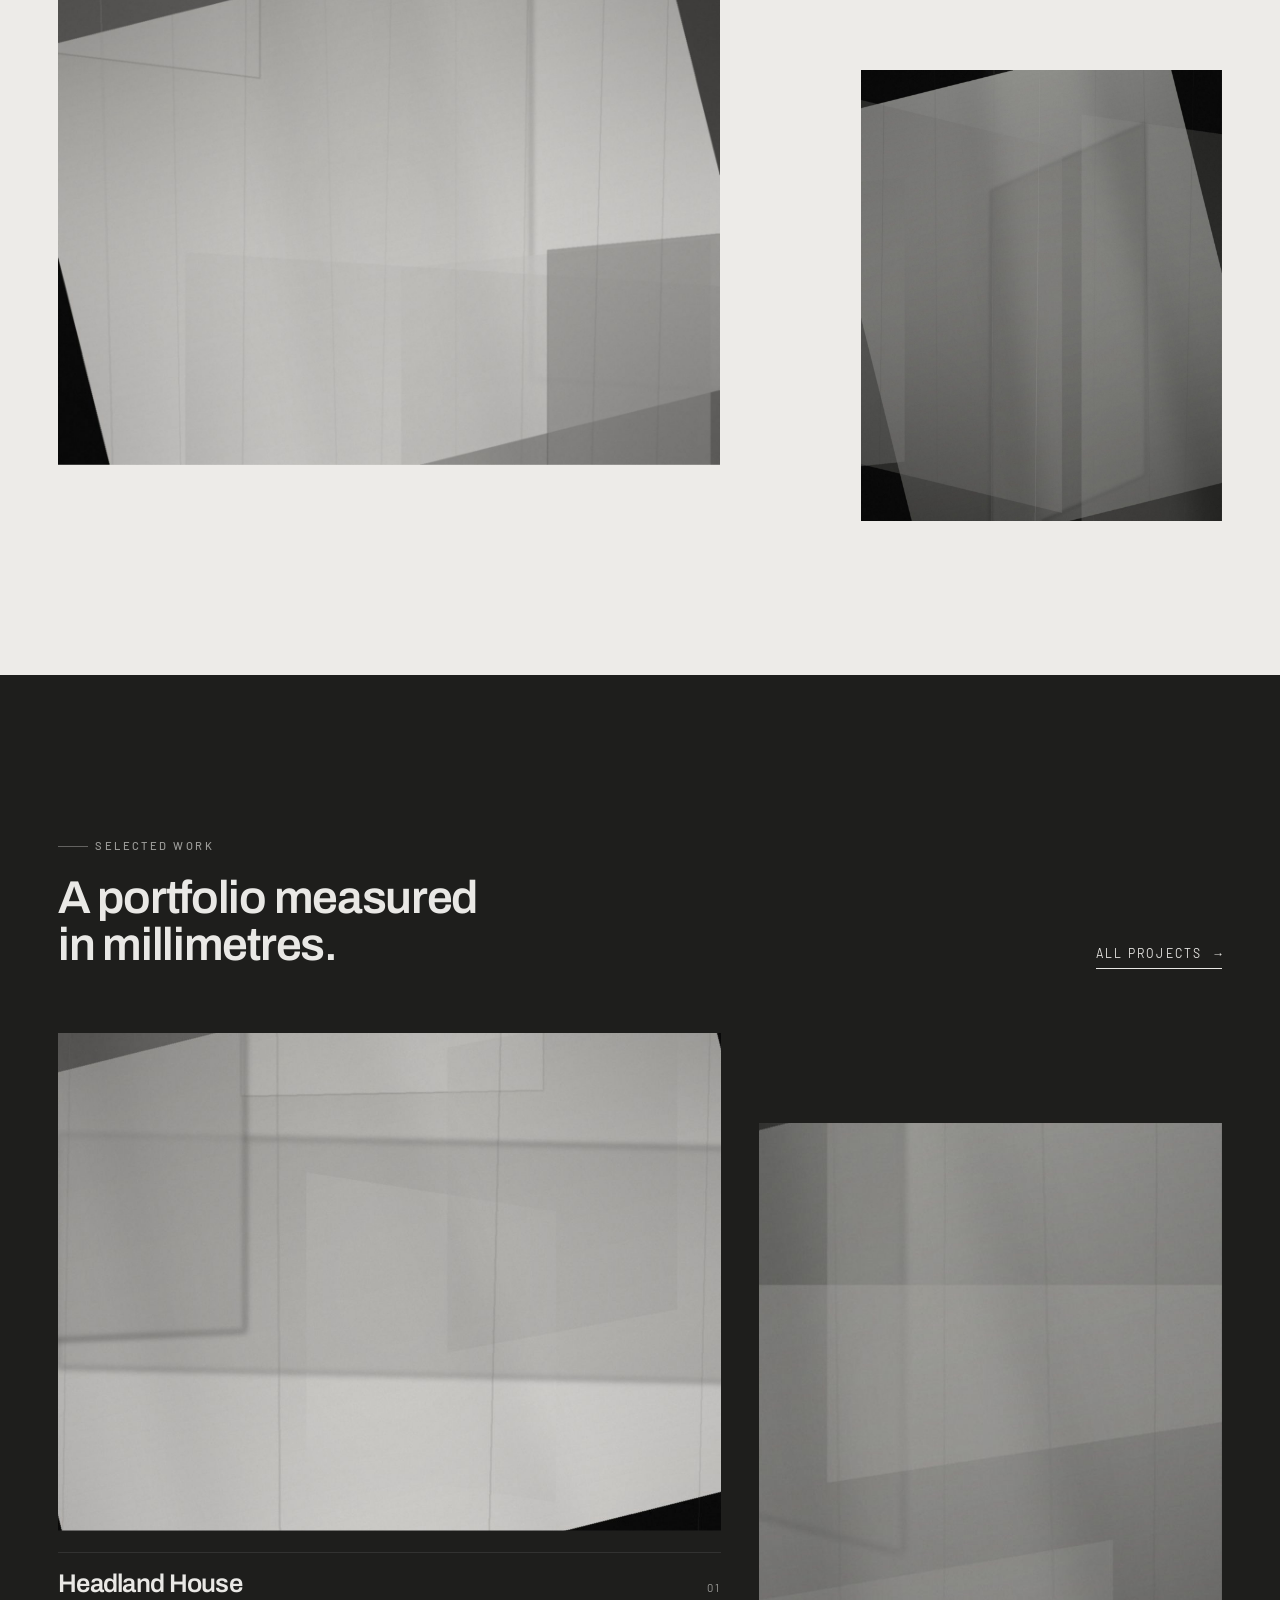
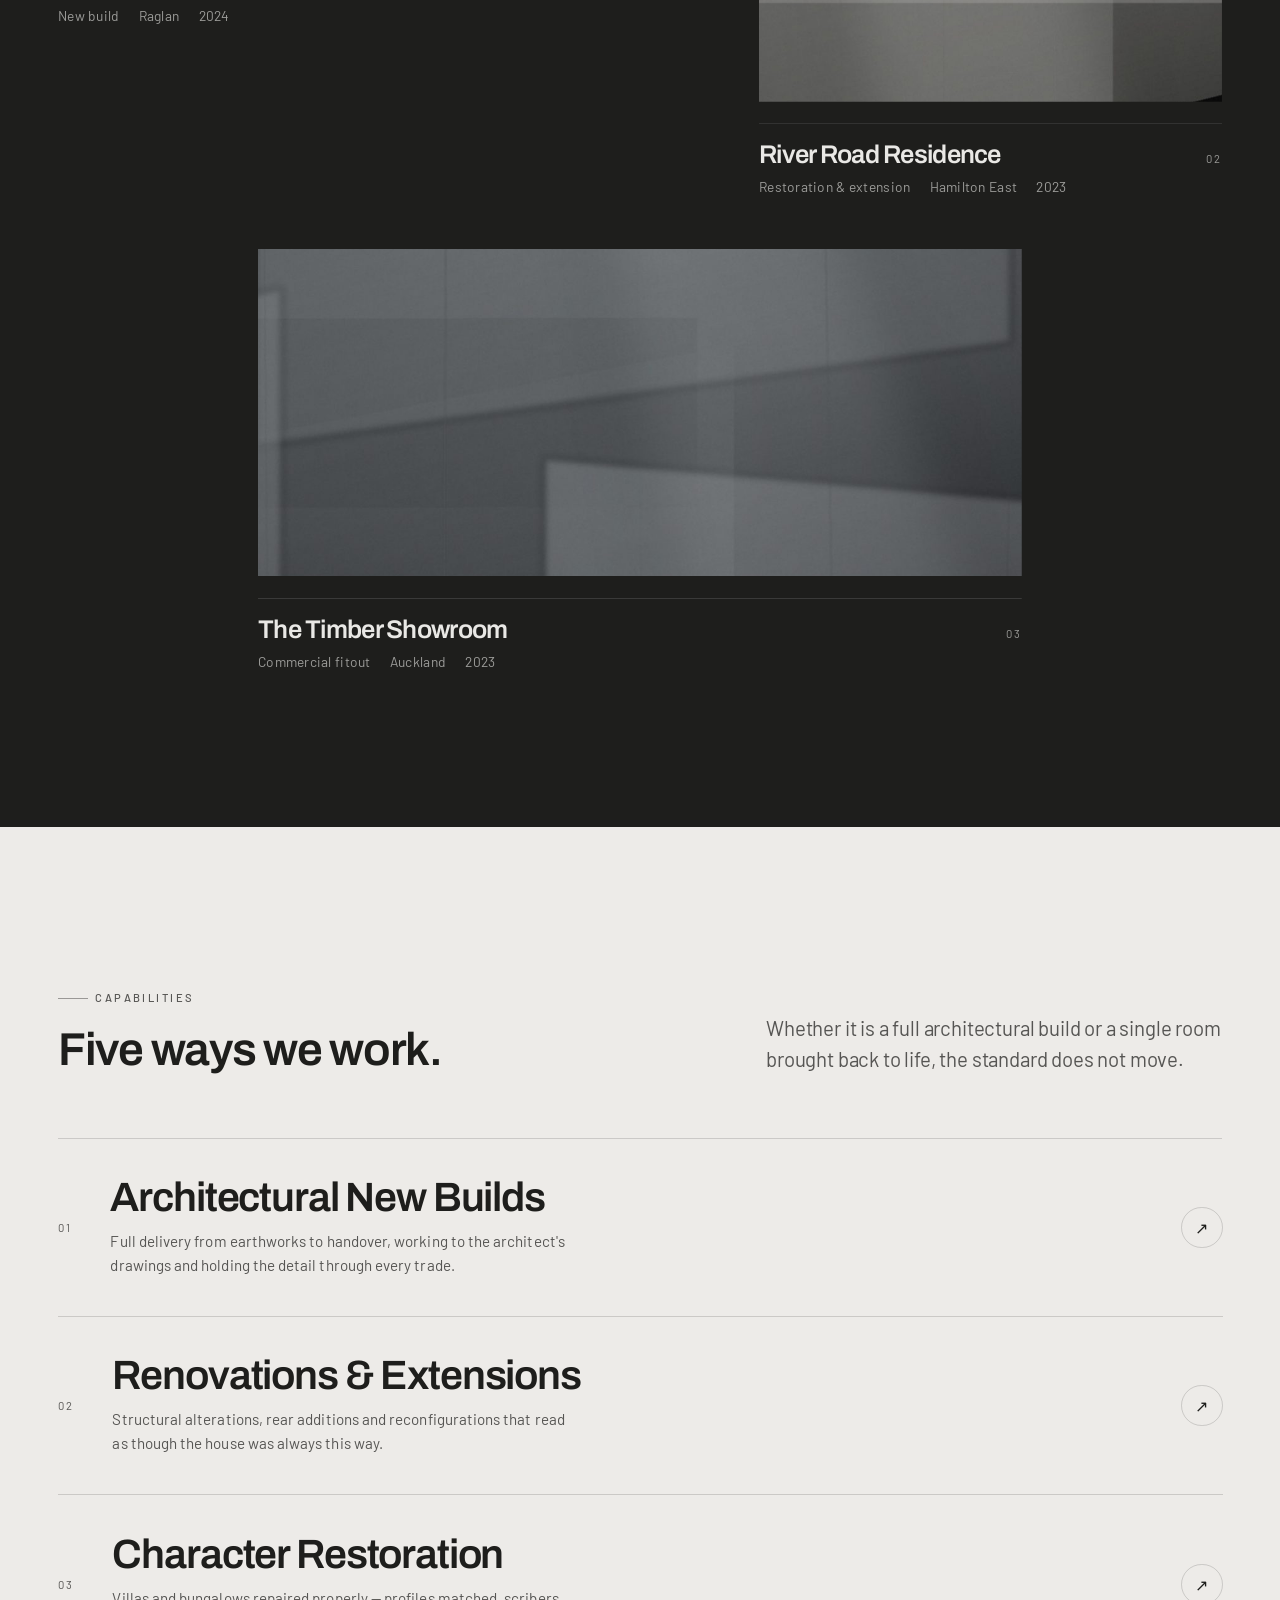
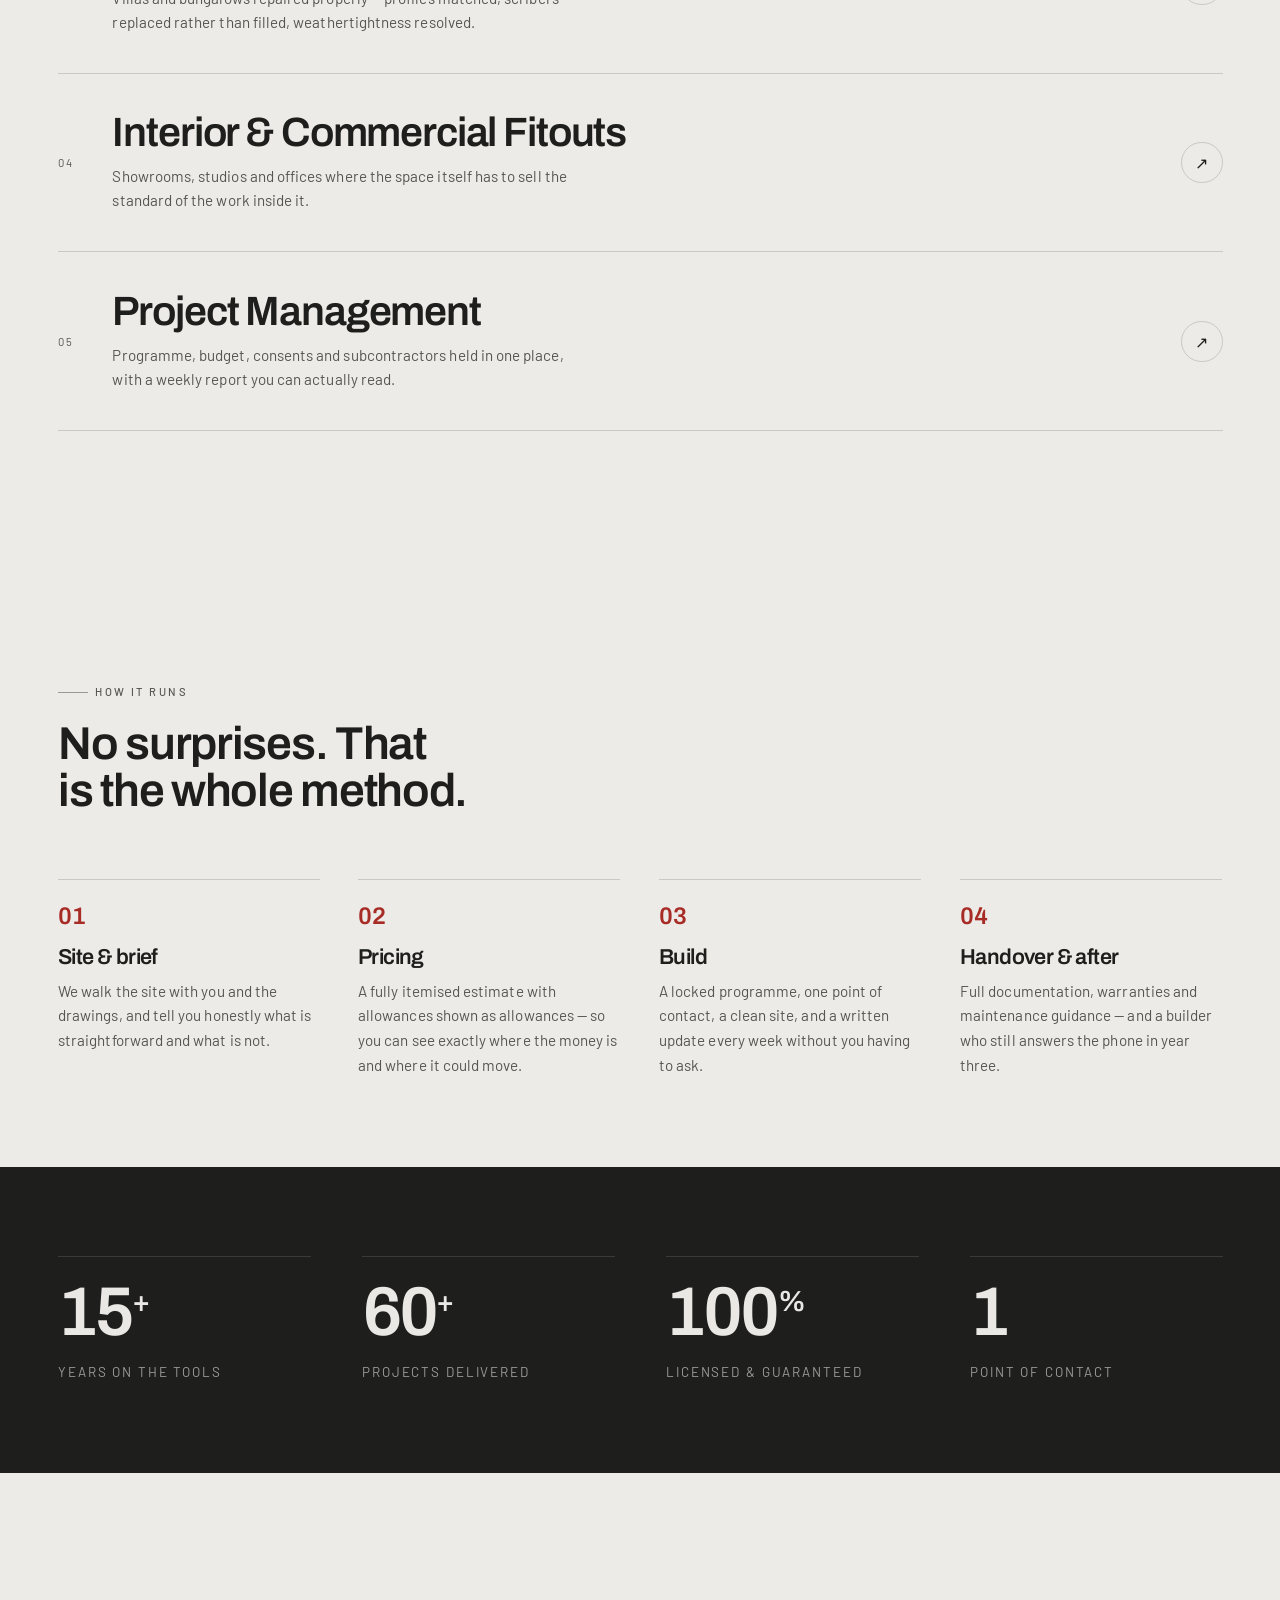
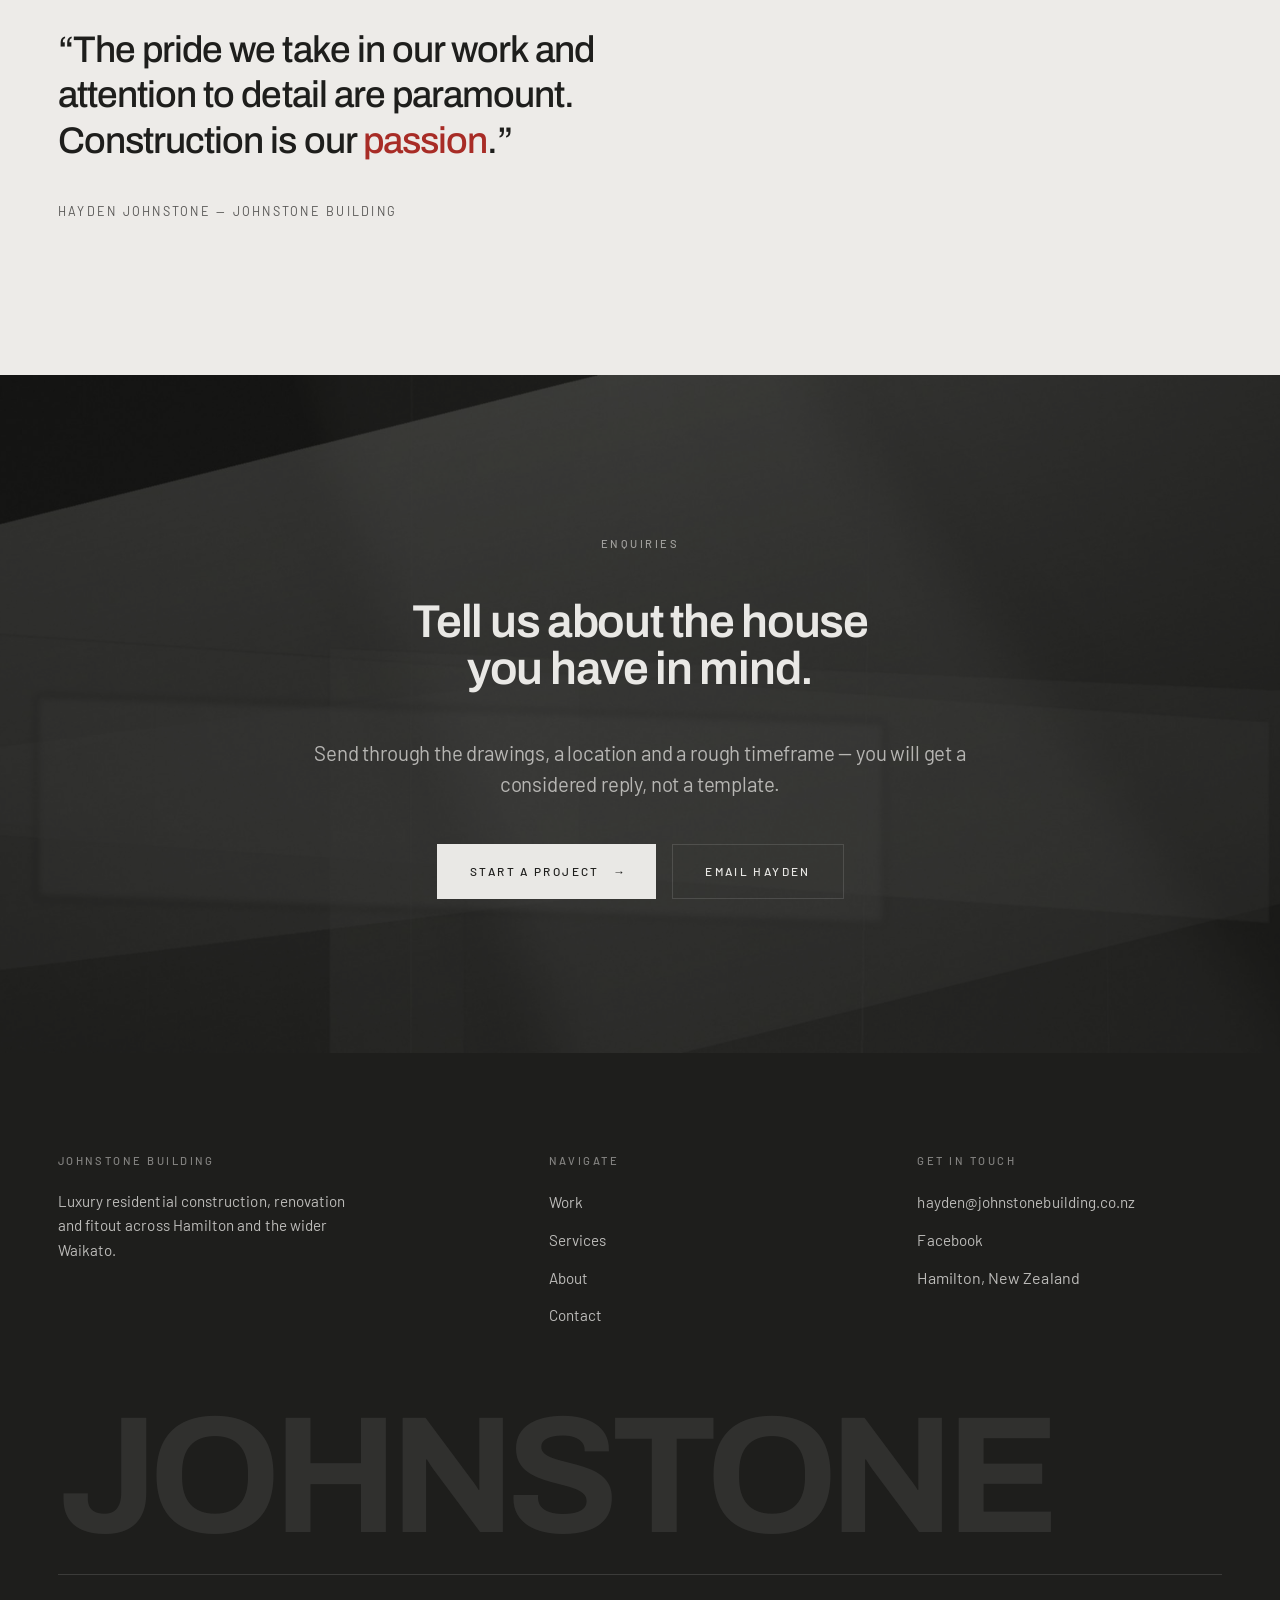
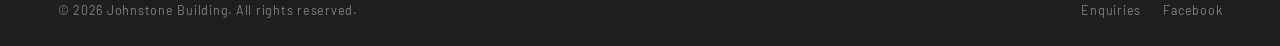
==== commit 5728443c: "Rebrand to the Johnstone Building identity and relocate to Hamilton The client supplied the real log" ====
--- a/index.html
+++ b/index.html
@@ -3,18 +3,18 @@
 <head>
 <meta charset="utf-8">
 <meta name="viewport" content="width=device-width, initial-scale=1">
-<title>Johnstone Building — Luxury Home Builders, Auckland</title>
-<meta name="description" content="Johnstone Building is an Auckland construction company delivering architectural new builds, renovations and high-end fitouts. Pride in the work and attention to detail are paramount.">
+<title>Johnstone Building — Luxury Home Builders, Hamilton</title>
+<meta name="description" content="Johnstone Building is a Hamilton construction company delivering architectural new builds, renovations and high-end fitouts. Pride in the work and attention to detail are paramount.">
 <link rel="canonical" href="https://johnstonebuilding.co.nz/">
 
 <meta property="og:type" content="website">
 <meta property="og:site_name" content="Johnstone Building">
-<meta property="og:title" content="Johnstone Building — Luxury Home Builders, Auckland">
-<meta property="og:description" content="Architectural new builds, renovations and high-end fitouts across Auckland. Construction is our passion.">
+<meta property="og:title" content="Johnstone Building — Luxury Home Builders, Hamilton">
+<meta property="og:description" content="Architectural new builds, renovations and high-end fitouts across the Waikato. Construction is our passion.">
 <meta property="og:url" content="https://johnstonebuilding.co.nz/">
 <meta property="og:image" content="https://johnstonebuilding.co.nz/assets/img/hero-poster.jpg">
 <meta name="twitter:card" content="summary_large_image">
-<meta name="theme-color" content="#0C0B0A">
+<meta name="theme-color" content="#1E1E1C">
 
 <link rel="icon" href="assets/favicon.svg" type="image/svg+xml">
 <link rel="apple-touch-icon" href="assets/favicon.svg">
@@ -22,7 +22,7 @@
 
 <link rel="preconnect" href="https://fonts.googleapis.com">
 <link rel="preconnect" href="https://fonts.gstatic.com" crossorigin>
-<link rel="stylesheet" href="https://fonts.googleapis.com/css2?family=Instrument+Serif:ital@0;1&family=Inter+Tight:wght@300;400;500&display=swap">
+<link rel="stylesheet" href="https://fonts.googleapis.com/css2?family=Archivo:wght@400;500;600;700&family=Barlow:wght@300;400;500&display=swap">
 <link rel="stylesheet" href="assets/css/site.css">
 <link rel="preload" as="image" href="assets/img/hero.jpg">
 
@@ -34,9 +34,9 @@
   "url": "https://johnstonebuilding.co.nz/",
   "email": "hayden@johnstonebuilding.co.nz",
   "image": "https://johnstonebuilding.co.nz/assets/img/hero-poster.jpg",
-  "description": "Auckland construction company delivering architectural new builds, renovations and high-end fitouts.",
-  "areaServed": { "@type": "City", "name": "Auckland" },
-  "address": { "@type": "PostalAddress", "addressRegion": "Auckland", "addressCountry": "NZ" },
+  "description": "Hamilton construction company delivering architectural new builds, renovations and high-end fitouts.",
+  "areaServed": { "@type": "City", "name": "Hamilton" },
+  "address": { "@type": "PostalAddress", "addressRegion": "Waikato", "addressLocality": "Hamilton", "addressCountry": "NZ" },
   "sameAs": ["https://www.facebook.com/JohnstoneBuilding/"]
 }
 </script>
@@ -52,7 +52,7 @@
 <!-- ============================ HEADER ============================ -->
 <header class="site-header">
   <div class="header-inner">
-    <a class="brand" href="index.html">Johnstone <span>Building</span></a>
+    <a class="brand" href="index.html" aria-label="Johnstone Building — home"><span class="brand-mark" aria-hidden="true"></span><span class="brand-name">Johnstone</span><span class="brand-sub">Building</span></a>
     <nav class="nav" aria-label="Primary">
       <a href="work.html">Work</a>
       <a href="services.html">Services</a>
@@ -79,7 +79,7 @@
   <div class="menu-foot">
     <a href="mailto:hayden@johnstonebuilding.co.nz">hayden@johnstonebuilding.co.nz</a>
     <a href="https://www.facebook.com/JohnstoneBuilding/" target="_blank" rel="noopener">Facebook</a>
-    <span>Auckland, New Zealand</span>
+    <span>Hamilton, New Zealand</span>
   </div>
 </div>
 
@@ -92,11 +92,11 @@
   </div>
 
   <div class="wrap">
-    <p class="label" data-reveal="fade">Auckland · New Zealand</p>
+    <p class="label" data-reveal="fade">Hamilton · New Zealand</p>
     <h1 class="hero-title" data-reveal="fade" data-split>Rare homes,<br>built with<br><span class="thin">uncommon care.</span></h1>
 
     <div class="hero-foot" data-reveal="fade" style="--delay:.35s">
-      <p>Architectural new builds, considered renovations and high-end fitouts — delivered by a small Auckland team that treats every joint, junction and shadow line as the finished article.</p>
+      <p>Architectural new builds, considered renovations and high-end fitouts — delivered by a small Waikato team that treats every joint, junction and shadow line as the finished article.</p>
       <a class="btn" href="work.html">View selected work <span class="arrow" aria-hidden="true">→</span></a>
     </div>
   </div>
@@ -124,7 +124,7 @@
     </div>
 
     <div class="col-5 start-8 stack" data-reveal style="--delay:.12s">
-      <p class="lead">Johnstone Building works with architects, designers and homeowners across Auckland on projects where the finish is the point — where a 3mm reveal, a level line across a room, and a door that closes with weight are what separate a good house from a great one.</p>
+      <p class="lead">Johnstone Building works with architects, designers and homeowners across the Waikato on projects where the finish is the point — where a 3mm reveal, a level line across a room, and a door that closes with weight are what separate a good house from a great one.</p>
       <p class="muted">Hayden Johnstone leads every job personally. That means one point of contact from first site visit to final handover, a programme you can plan your life around, and a build site you would be happy to walk a client through unannounced.</p>
       <a class="link-underline" href="about.html">About the practice <span class="arrow" aria-hidden="true">→</span></a>
     </div>
@@ -160,15 +160,15 @@
           <img src="assets/img/work-01.jpg" alt="Headland House — cedar-clad elevation stepping down a coastal site" loading="lazy" width="1400" height="1050">
         </div>
         <div class="work-meta"><h3>Headland House</h3><span class="idx">01</span></div>
-        <p class="work-sub"><span>New build</span><span>Ōmaha</span><span>2024</span></p>
-      </a>
-
-      <a class="work-card" href="project-kohu.html" data-reveal="mask">
+        <p class="work-sub"><span>New build</span><span>Raglan</span><span>2024</span></p>
+      </a>
+
+      <a class="work-card" href="project-river.html" data-reveal="mask">
         <div class="media media--zoom ratio-45">
-          <img src="assets/img/work-02.jpg" alt="Kohu Road Residence — restored villa interior with new rear pavilion" loading="lazy" width="1400" height="1050">
-        </div>
-        <div class="work-meta"><h3>Kohu Road Residence</h3><span class="idx">02</span></div>
-        <p class="work-sub"><span>Restoration &amp; extension</span><span>Titirangi</span><span>2023</span></p>
+          <img src="assets/img/work-02.jpg" alt="River Road Residence — restored villa interior with new rear pavilion" loading="lazy" width="1400" height="1050">
+        </div>
+        <div class="work-meta"><h3>River Road Residence</h3><span class="idx">02</span></div>
+        <p class="work-sub"><span>Restoration &amp; extension</span><span>Hamilton East</span><span>2023</span></p>
       </a>
 
       <a class="work-card" href="project-showroom.html" data-reveal="mask">
@@ -319,7 +319,7 @@
     <img src="assets/img/cta-wide.jpg" alt="" loading="lazy" width="2400" height="1000">
   </div>
   <div class="wrap stack-lg">
-    <p class="label no-rule" style="justify-content:center;color:rgba(245,241,234,.6)" data-reveal="fade">Enquiries</p>
+    <p class="label no-rule" style="justify-content:center;color:rgba(233,232,229,.6)" data-reveal="fade">Enquiries</p>
     <h2 class="h2" data-reveal="fade">Tell us about the house you have in mind.</h2>
     <p class="lead" data-reveal="fade">Send through the drawings, a location and a rough timeframe — you will get a considered reply, not a template.</p>
     <div class="cta-actions" data-reveal="fade">
@@ -337,7 +337,7 @@
     <div class="footer-top">
       <div class="footer-col">
         <h4>Johnstone Building</h4>
-        <p style="max-width:34ch">Luxury residential construction, renovation and fitout across Auckland and the wider region.</p>
+        <p style="max-width:34ch">Luxury residential construction, renovation and fitout across Hamilton and the wider Waikato.</p>
       </div>
       <div class="footer-col">
         <h4>Navigate</h4>
@@ -355,7 +355,7 @@
           <!-- TODO: confirm phone number, then un-comment.
           <li><a href="tel:+6421000000">+64 21 000 000</a></li> -->
           <li><a href="https://www.facebook.com/JohnstoneBuilding/" target="_blank" rel="noopener">Facebook</a></li>
-          <li><span style="color:rgba(245,241,234,.78)">Auckland, New Zealand</span></li>
+          <li><span style="color:rgba(233,232,229,.78)">Hamilton, New Zealand</span></li>
         </ul>
       </div>
     </div>
--- a/assets/css/site.css
+++ b/assets/css/site.css
@@ -8,33 +8,33 @@
    1. Tokens
    -------------------------------------------------------------------------- */
 :root {
-  /* Brand palette -------------------------------------------------------- */
-  --ink:          #0C0B0A;   /* near-black, warm */
-  --ink-soft:     #16130F;
-  --ink-line:     rgba(245, 241, 234, 0.14);
-  --bone:         #F5F1EA;   /* warm off-white */
-  --bone-soft:    #EBE5DA;
-  --stone:        #8B8378;   /* muted mid grey-brown */
-  --stone-dark:   #55504A;
-  --bronze:       #C0A47E;   /* accent */
-  --bronze-deep:  #8E7350;
+  /* Brand palette — taken from the Johnstone Building logo ------------------ */
+  --ink:          #1E1E1C;   /* primary dark ground */
+  --ink-soft:     #2C2C2A;   /* secondary dark surface — the logo's own ground */
+  --ink-line:     rgba(233, 232, 229, 0.14);
+  --bone:         #E9E8E5;   /* the light grey of the wordmark */
+  --bone-soft:    #DAD8D4;
+  --stone:        #8A8987;
+  --stone-dark:   #565553;
+  --red:          #CE3A33;   /* the mark's red — used sparingly, never as a field */
+  --red-deep:     #A82C26;   /* the same red, darkened for light backgrounds */
 
   /* Semantic ------------------------------------------------------------- */
-  --bg:           var(--bone);
+  --bg:           #EDEBE8;
   --fg:           var(--ink);
   --muted:        var(--stone-dark);
-  --rule:         rgba(12, 11, 10, 0.14);
-  --accent:       var(--bronze-deep);
+  --rule:         rgba(30, 30, 28, 0.16);
+  --accent:       var(--red-deep);
 
   /* Type ----------------------------------------------------------------- */
-  --font-display: "Instrument Serif", "Times New Zealand", Georgia, "Times New Roman", serif;
-  --font-sans:    "Inter Tight", -apple-system, BlinkMacSystemFont, "Segoe UI", Helvetica, Arial, sans-serif;
-
-  --fs-display: clamp(3.1rem, 9.2vw, 9.5rem);
-  --fs-h1:      clamp(2.6rem, 6.4vw, 6rem);
-  --fs-h2:      clamp(2.1rem, 4.4vw, 4.1rem);
-  --fs-h3:      clamp(1.5rem, 2.3vw, 2.1rem);
-  --fs-lead:    clamp(1.12rem, 1.65vw, 1.6rem);
+  --font-display: "Archivo", "Helvetica Neue", Helvetica, Arial, sans-serif;
+  --font-sans:    "Barlow", -apple-system, BlinkMacSystemFont, "Segoe UI", Helvetica, Arial, sans-serif;
+
+  --fs-display: clamp(2.7rem, 7.6vw, 7.4rem);
+  --fs-h1:      clamp(2.2rem, 5.2vw, 4.8rem);
+  --fs-h2:      clamp(1.8rem, 3.6vw, 3.3rem);
+  --fs-h3:      clamp(1.35rem, 2.1vw, 1.85rem);
+  --fs-lead:    clamp(1.1rem, 1.6vw, 1.5rem);
   --fs-body:    clamp(1rem, 1.05vw, 1.09rem);
   --fs-label:   0.7rem;
 
@@ -88,7 +88,7 @@
 ::selection { background: var(--ink); color: var(--bone); }
 
 :focus-visible {
-  outline: 2px solid var(--bronze);
+  outline: 2px solid var(--red);
   outline-offset: 3px;
   border-radius: 2px;
 }
@@ -124,20 +124,22 @@
    -------------------------------------------------------------------------- */
 h1, h2, h3, h4 {
   font-family: var(--font-display);
-  font-weight: 400;
-  line-height: 0.98;
-  letter-spacing: -0.018em;
+  font-weight: 600;
+  line-height: 1.02;
+  letter-spacing: -0.028em;
   text-wrap: balance;
 }
 
-.display  { font-size: var(--fs-display); line-height: 0.9; letter-spacing: -0.03em; }
+.display  { font-size: var(--fs-display); line-height: 0.94; letter-spacing: -0.038em; }
 .h1       { font-size: var(--fs-h1); }
 .h2       { font-size: var(--fs-h2); }
 .h3       { font-size: var(--fs-h3); line-height: 1.08; }
 
+/* No italic display face in this pairing — emphasis is carried by the brand
+   red instead, which keeps the one accent doing all the emphatic work. */
 em, .italic {
-  font-style: italic;
-  font-family: var(--font-display);
+  font-style: normal;
+  color: var(--accent);
 }
 
 .lead {
@@ -198,9 +200,9 @@
   background: var(--ink);
   color: var(--bone);
   --fg: var(--bone);
-  --muted: rgba(245, 241, 234, 0.62);
+  --muted: rgba(233, 232, 229, 0.62);
   --rule: var(--ink-line);
-  --accent: var(--bronze);
+  --accent: var(--red);
 }
 
 /* -----------------------------------------------------------------------------
@@ -222,13 +224,13 @@
   content: "";
   position: absolute;
   inset: 0;
-  background: linear-gradient(to bottom, rgba(12, 11, 10, 0.55), rgba(12, 11, 10, 0));
+  background: linear-gradient(to bottom, rgba(30, 30, 28, 0.55), rgba(30, 30, 28, 0));
   opacity: 1;
   transition: opacity 0.45s var(--ease);
   pointer-events: none;
 }
 .site-header.is-stuck {
-  background: rgba(12, 11, 10, 0.86);
+  background: rgba(30, 30, 28, 0.86);
   -webkit-backdrop-filter: saturate(150%) blur(14px);
   backdrop-filter: saturate(150%) blur(14px);
   border-bottom-color: var(--ink-line);
@@ -255,23 +257,38 @@
   z-index: 1;
 }
 
+/* Brand lockup — mirrors the two-tier structure of the logo: an angular red
+   device, the name in heavy tracked caps, the descriptor light and wider.
+   TODO: swap in assets/logo.svg once the original artwork is supplied. */
 .brand {
   display: inline-flex;
-  align-items: baseline;
-  gap: 0.55rem;
+  align-items: center;
+  gap: 0.7rem;
   font-family: var(--font-display);
-  font-size: clamp(1.15rem, 1.5vw, 1.5rem);
-  letter-spacing: 0.01em;
   line-height: 1;
   white-space: nowrap;
 }
-.brand span { 
-  font-family: var(--font-sans);
-  font-size: var(--fs-label);
-  letter-spacing: 0.24em;
+.brand-mark {
+  width: 13px;
+  height: 26px;
+  flex: none;
+  background: var(--red);
+  clip-path: polygon(0 0, 100% 0, 100% 58%, 50% 100%, 0 58%);
+}
+.brand-name {
+  font-size: clamp(0.9rem, 1.1vw, 1.05rem);
+  font-weight: 700;
+  letter-spacing: 0.2em;
+  text-transform: uppercase;
+}
+.brand-sub {
+  font-size: 0.6rem;
+  font-weight: 300;
+  letter-spacing: 0.32em;
   text-transform: uppercase;
   opacity: 0.6;
 }
+@media (max-width: 460px) { .brand-sub { display: none; } }
 
 .nav { display: flex; align-items: center; gap: clamp(1.4rem, 2.6vw, 2.9rem); }
 .nav a {
@@ -365,8 +382,10 @@
 .menu-list a {
   display: block;
   font-family: var(--font-display);
-  font-size: clamp(2.4rem, 11vw, 5rem);
-  line-height: 1.06;
+  font-size: clamp(2.1rem, 9.5vw, 4.4rem);
+  font-weight: 600;
+  letter-spacing: -0.03em;
+  line-height: 1.1;
   padding-block: 0.12em;
   transform: translateY(105%);
   transition: transform 0.7s var(--ease), color 0.35s var(--ease);
@@ -377,7 +396,7 @@
 .menu-list li:nth-child(3) a { transition-delay: 0.22s; }
 .menu-list li:nth-child(4) a { transition-delay: 0.28s; }
 .menu-list li:nth-child(5) a { transition-delay: 0.34s; }
-.menu-list a:hover { color: var(--bronze); }
+.menu-list a:hover { color: var(--red); }
 
 .menu-foot {
   margin-top: auto;
@@ -389,7 +408,7 @@
   align-items: flex-end;
   border-top: 1px solid var(--ink-line);
   font-size: 0.86rem;
-  color: rgba(245, 241, 234, 0.66);
+  color: rgba(233, 232, 229, 0.66);
 }
 .menu-foot a:hover { color: var(--bone); }
 
@@ -509,7 +528,7 @@
   overflow: hidden;
   background: var(--bone-soft);
 }
-.dark .media { background: #191713; }
+.dark .media { background: #242422; }
 .media img { width: 100%; height: 100%; object-fit: cover; }
 .js .media--zoom img { transform: scale(1.14); transition: transform 1.6s var(--ease); }
 .js .media--zoom.is-in img { transform: scale(1); }
@@ -547,7 +566,7 @@
   position: absolute;
   inset: 0;
   background:
-    linear-gradient(to top, rgba(12, 11, 10, 0.92) 0%, rgba(12, 11, 10, 0.32) 45%, rgba(12, 11, 10, 0.55) 100%);
+    linear-gradient(to top, rgba(30, 30, 28, 0.92) 0%, rgba(30, 30, 28, 0.32) 45%, rgba(30, 30, 28, 0.55) 100%);
 }
 .hero .wrap { position: relative; z-index: 1; width: 100%; }
 
@@ -555,11 +574,11 @@
 
 .hero-title {
   font-size: var(--fs-display);
-  line-height: 0.9;
-  letter-spacing: -0.032em;
-  max-width: 16ch;
-}
-.hero-title .thin { color: rgba(245, 241, 234, 0.55); }
+  line-height: 0.96;
+  letter-spacing: -0.038em;
+  max-width: 17ch;
+}
+.hero-title .thin { color: rgba(233, 232, 229, 0.55); }
 
 .hero-foot {
   margin-top: clamp(2rem, 4vw, 3.4rem);
@@ -571,7 +590,7 @@
   padding-top: 1.8rem;
   border-top: 1px solid var(--ink-line);
 }
-.hero-foot p { max-width: 44ch; color: rgba(245, 241, 234, 0.72); }
+.hero-foot p { max-width: 44ch; color: rgba(233, 232, 229, 0.72); }
 @media (min-width: 781px) { .hero-foot { padding-right: 4.5rem; } }
 
 .scroll-cue {
@@ -586,7 +605,7 @@
   font-size: var(--fs-label);
   letter-spacing: 0.2em;
   text-transform: uppercase;
-  color: rgba(245, 241, 234, 0.65);
+  color: rgba(233, 232, 229, 0.65);
   writing-mode: vertical-rl;
 }
 .scroll-cue::after {
@@ -664,10 +683,11 @@
    -------------------------------------------------------------------------- */
 .statement p {
   font-family: var(--font-display);
-  font-size: clamp(1.7rem, 3.5vw, 3.35rem);
-  line-height: 1.14;
-  letter-spacing: -0.018em;
-  max-width: 22ch;
+  font-size: clamp(1.5rem, 2.9vw, 2.7rem);
+  font-weight: 500;
+  line-height: 1.2;
+  letter-spacing: -0.028em;
+  max-width: 24ch;
 }
 .statement .dim { color: var(--muted); }
 
@@ -742,7 +762,7 @@
 .work-card .media::after {
   content: "";
   position: absolute; inset: 0;
-  background: rgba(12, 11, 10, 0.14);
+  background: rgba(30, 30, 28, 0.14);
   opacity: 0;
   transition: opacity 0.6s var(--ease);
 }
@@ -867,9 +887,11 @@
 .process-step .n {
   display: block;
   font-family: var(--font-display);
-  font-size: 2.4rem;
+  font-size: 1.5rem;
+  font-weight: 600;
   line-height: 1;
   color: var(--accent);
+  font-variant-numeric: tabular-nums;
   margin-bottom: 1.1rem;
 }
 .process-step h3 { font-size: 1.35rem; margin-bottom: 0.7rem; }
@@ -887,9 +909,11 @@
 .stat .num {
   display: block;
   font-family: var(--font-display);
-  font-size: clamp(3rem, 6.5vw, 5.5rem);
-  line-height: 0.92;
-  letter-spacing: -0.03em;
+  font-size: clamp(2.6rem, 5.4vw, 4.6rem);
+  font-weight: 600;
+  line-height: 0.98;
+  letter-spacing: -0.04em;
+  font-variant-numeric: tabular-nums;
 }
 .stat .num small { font-size: 0.42em; vertical-align: super; letter-spacing: 0; }
 .stat p { margin-top: 0.9rem; font-size: 0.84rem; letter-spacing: 0.14em; text-transform: uppercase; color: var(--muted); }
@@ -899,10 +923,11 @@
    -------------------------------------------------------------------------- */
 .quote blockquote {
   font-family: var(--font-display);
-  font-size: clamp(1.6rem, 3.6vw, 3.2rem);
-  line-height: 1.16;
-  letter-spacing: -0.018em;
-  max-width: 24ch;
+  font-size: clamp(1.45rem, 2.9vw, 2.6rem);
+  font-weight: 500;
+  line-height: 1.22;
+  letter-spacing: -0.026em;
+  max-width: 26ch;
 }
 .quote figcaption {
   margin-top: clamp(1.6rem, 3vw, 2.4rem);
@@ -927,7 +952,7 @@
 .cta-bg img { width: 100%; height: 100%; object-fit: cover; }
 .cta .wrap { position: relative; z-index: 1; }
 .cta h2 { max-width: 20ch; margin-inline: auto; }
-.cta .lead { margin-inline: auto; color: rgba(245, 241, 234, 0.72); }
+.cta .lead { margin-inline: auto; color: rgba(233, 232, 229, 0.72); }
 .cta-actions { display: flex; flex-wrap: wrap; gap: 1rem; justify-content: center; }
 
 /* -----------------------------------------------------------------------------
@@ -1035,7 +1060,7 @@
    19. Footer
    -------------------------------------------------------------------------- */
 .site-footer { background: var(--ink); color: var(--bone); padding-top: clamp(4rem, 8vw, 7rem); }
-.site-footer a:hover { color: var(--bronze); }
+.site-footer a:hover { color: var(--red); }
 
 .footer-top {
   display: grid;
@@ -1051,18 +1076,20 @@
   font-weight: 500;
   letter-spacing: 0.22em;
   text-transform: uppercase;
-  color: rgba(245, 241, 234, 0.5);
+  color: rgba(233, 232, 229, 0.5);
   margin-bottom: 1.4rem;
 }
 .footer-col li + li { margin-top: 0.75rem; }
-.footer-col a, .footer-col p { color: rgba(245, 241, 234, 0.78); font-size: 0.95rem; transition: color 0.35s var(--ease); }
+.footer-col a, .footer-col p { color: rgba(233, 232, 229, 0.78); font-size: 0.95rem; transition: color 0.35s var(--ease); }
 
 .footer-wordmark {
   font-family: var(--font-display);
-  font-size: clamp(3.6rem, 15.5vw, 15rem);
-  line-height: 0.82;
-  letter-spacing: -0.035em;
-  color: rgba(245, 241, 234, 0.09);
+  font-size: clamp(3rem, 13vw, 12.5rem);
+  font-weight: 700;
+  line-height: 0.86;
+  letter-spacing: -0.05em;
+  text-transform: uppercase;
+  color: rgba(233, 232, 229, 0.09);
   padding-bottom: clamp(1rem, 2vw, 2rem);
   user-select: none;
   white-space: nowrap;
@@ -1078,7 +1105,7 @@
   border-top: 1px solid var(--ink-line);
   font-size: 0.78rem;
   letter-spacing: 0.06em;
-  color: rgba(245, 241, 234, 0.5);
+  color: rgba(233, 232, 229, 0.5);
 }
 .footer-bottom ul { display: flex; flex-wrap: wrap; gap: 1.4rem; }
 
@@ -1110,8 +1137,10 @@
 .preloader.is-done { clip-path: inset(0 0 100% 0); pointer-events: none; }
 .preloader-mark {
   font-family: var(--font-display);
-  font-size: clamp(1.6rem, 4vw, 2.6rem);
-  letter-spacing: 0.02em;
+  font-size: clamp(1rem, 2.2vw, 1.5rem);
+  font-weight: 700;
+  letter-spacing: 0.26em;
+  text-transform: uppercase;
   overflow: hidden;
   display: flex;
   gap: 0.35em;
